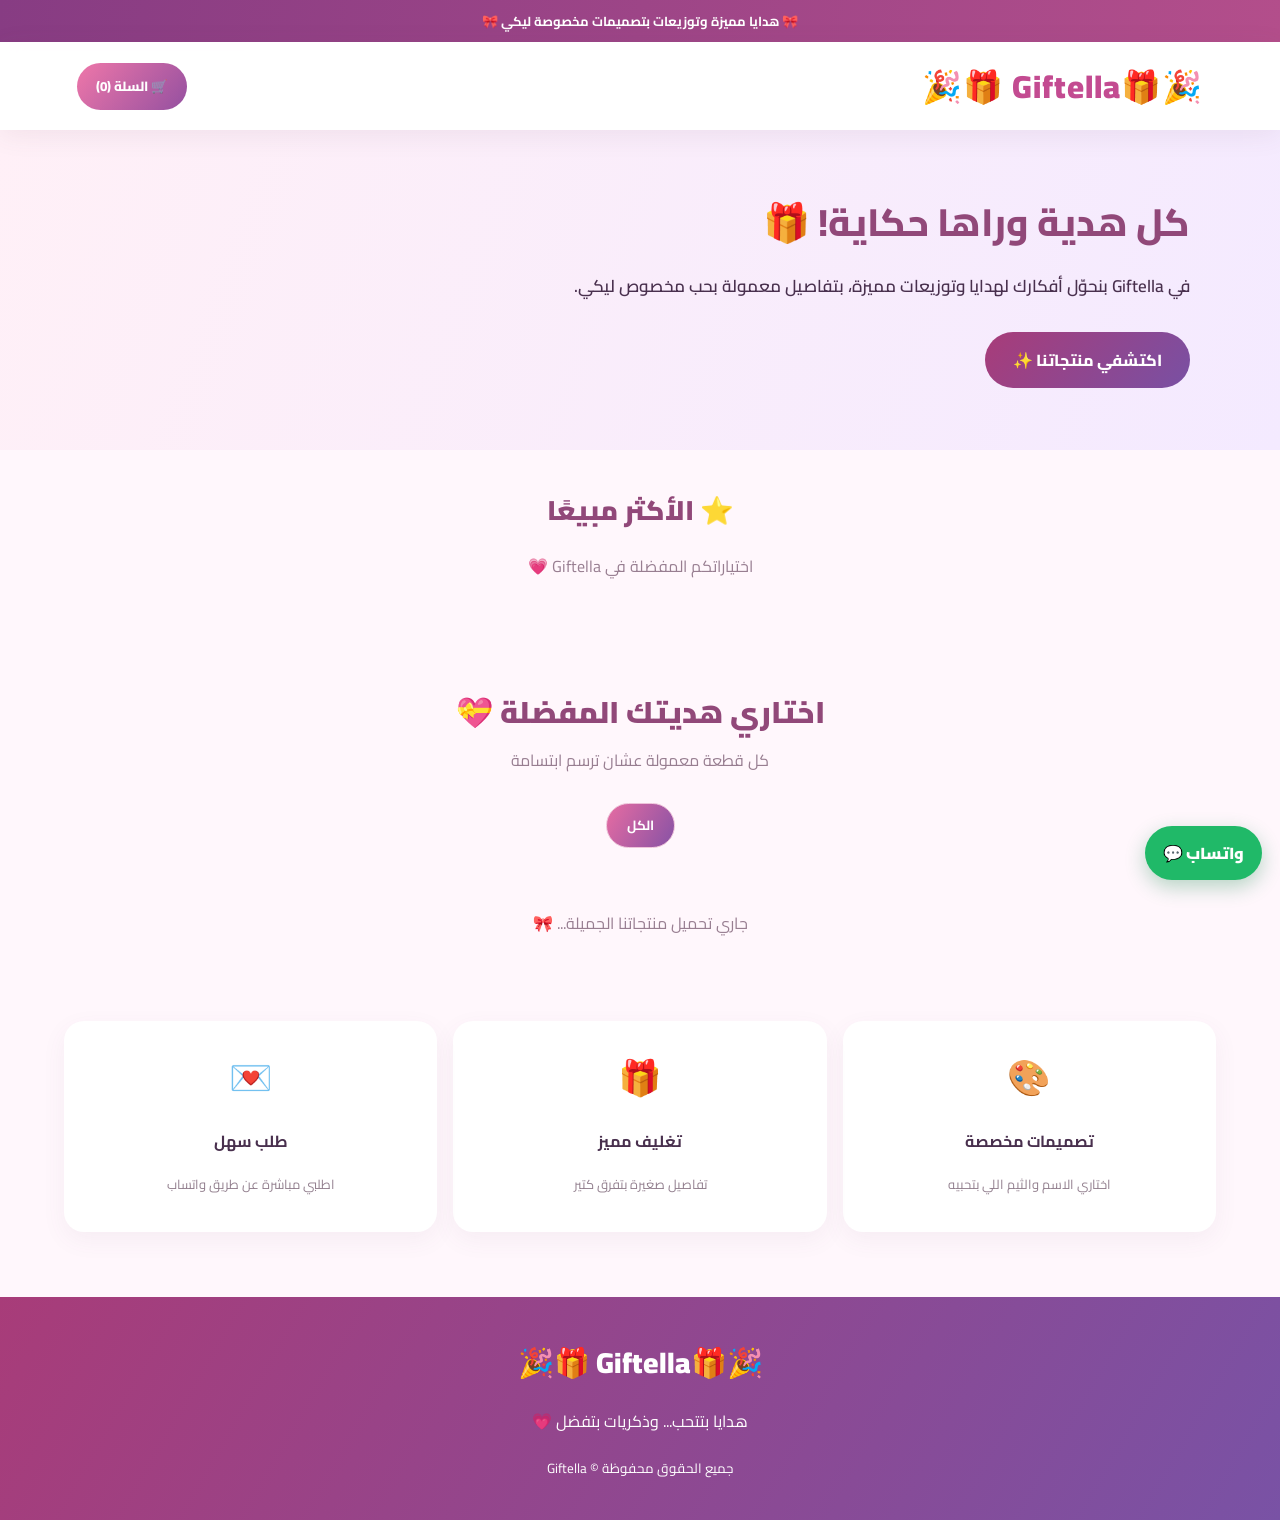
==== index.html @ 1c5227ef "Improve cart panel layout and product loading error handling Refactor cart panel and product loading" ====
<!DOCTYPE html>
<html lang="ar" dir="rtl">
<head>
<meta charset="UTF-8">
<meta name="viewport" content="width=device-width, initial-scale=1.0">
<title>Giftella | هدايا بتفرّح القلب</title>
<link href="https://fonts.googleapis.com/css2?family=Cairo:wght@400;500;600;700;800;900&display=swap" rel="stylesheet">

<style>
:root {
  --pink:#f06da9;
  --darkpink:#c13f87;
  --purple:#8050a8;
  --cream:#fff7fc;
  --text:#49304e;
}
* {box-sizing:border-box}
html {scroll-behavior:smooth}
body {margin:0;font-family:'Cairo',sans-serif;background:var(--cream);color:var(--text)}
button {font-family:inherit;cursor:pointer}

.topbar {background:linear-gradient(100deg,#873c83,#b34e8b);color:white;text-align:center;padding:9px;font-size:13px;font-weight:700}
header {position:sticky;top:0;z-index:10;display:flex;align-items:center;justify-content:space-between;padding:14px 6%;background:#ffffffed;box-shadow:0 5px 25px #68435b15;backdrop-filter:blur(12px)}
.logo {font-size:clamp(25px,4vw,32px);font-weight:900;letter-spacing:1px;color:#c34b91}
.cart-btn {border:0;border-radius:30px;padding:11px 19px;color:white;font-weight:800;background:linear-gradient(130deg,#ef77a9,#9450a0)}

.hero {padding:45px 7%;min-height:320px;display:flex;align-items:center;background:linear-gradient(110deg,#fff0f7,#f4eaff)}
.hero-content {position:relative;z-index:1;max-width:620px}
.hero h1 {font-size:clamp(25px,4vw,38px);line-height:1.6;margin:0 0 12px;color:#914879;font-weight:800}
.hero p {font-size:17px;line-height:2;font-weight:600}
.hero-link {display:inline-block;margin-top:12px;text-decoration:none;color:white;padding:13px 28px;border-radius:30px;background:linear-gradient(130deg,#a83c79,#7950a3);font-weight:800}

.section {width:90%;max-width:1250px;margin:55px auto}
.section-title {text-align:center;font-size:30px;font-weight:900;color:#914879;margin-bottom:5px}
.section-subtitle {text-align:center;color:#987e91;margin:0 0 28px}
.categories {display:flex;gap:10px;justify-content:center;flex-wrap:wrap;margin:25px 0}
.category-btn {border:1px solid #edc2d9;background:white;color:#96527f;padding:9px 20px;border-radius:25px;font-weight:700}
.category-btn.active,.category-btn:hover {color:white;background:linear-gradient(120deg,#e76ca2,#8752a5)}

.products {display:grid;grid-template-columns:repeat(auto-fill,minmax(210px,1fr));gap:22px}
.product-card {background:white;border-radius:22px;overflow:hidden;border:1px solid #f7e8ef;box-shadow:0 9px 25px #754b7612;transition:.3s}
.product-card:hover {transform:translateY(-5px);box-shadow:0 18px 35px #754b7625}
.product-image {height:225px;background:linear-gradient(135deg,#fff0f6,#f1e9fb);display:flex;align-items:center;justify-content:center;overflow:hidden;position:relative}
.product-image img {width:100%;height:100%;object-fit:cover;cursor:zoom-in}
.product-info {padding:16px}
.product-info h3 {margin:0 0 7px;font-size:17px}
.product-description {color:#927f8e;font-size:13px;min-height:40px}
.price {color:#c13f87;font-weight:900;font-size:20px;margin:10px 0}
.old-price {color:#999;text-decoration:line-through;font-size:14px;font-weight:500;margin-left:8px}

.best-seller-badge {display:inline-block;background:linear-gradient(120deg,#f5c66a,#e99b45);color:white;padding:5px 11px;border-radius:20px;font-size:12px;font-weight:800;margin-bottom:8px}

/* شارة NEW */
.new-badge {
  position:absolute;
  top:10px;
  right:10px;
  z-index:3;
  background:linear-gradient(120deg,#f06da9,#c13f87);
  color:white;
  padding:6px 13px;
  border-radius:20px;
  font-size:13px;
  font-weight:900;
  box-shadow:0 3px 10px #0002;
  direction:ltr;
}

.add-btn {width:100%;border:0;border-radius:13px;padding:11px;color:white;font-weight:800;background:linear-gradient(120deg,#ed75a8,#8950a6)}
.empty {grid-column:1/-1;text-align:center;padding:35px;color:#987e91}

.features {display:grid;grid-template-columns:repeat(3,1fr);gap:16px;margin-top:48px}
.feature {background:white;border-radius:20px;padding:23px 12px;text-align:center;box-shadow:0 8px 25px #754b7610}
.feature span {font-size:35px}
.feature h3 {font-size:16px}
.feature p {font-size:13px;color:#927f8e}

footer {margin-top:65px;padding:38px 15px;text-align:center;color:white;background:linear-gradient(120deg,#a83c79,#7952a5)}
.footer-logo {font-size:29px;font-weight:900}

.overlay {display:none;position:fixed;inset:0;background:#28172b85;z-index:20}
.overlay.open {display:block}
.cart-panel {position:fixed;z-index:21;top:0;left:0;width:min(260px,75%);height:100%;background:white;padding:22px;transform:translateX(-110%);transition:.3s;overflow:auto}
.cart-panel.open {transform:translateX(0)}
.cart-header {display:flex;justify-content:space-between;align-items:center}
.close-btn {border:0;background:#f8eaf2;color:#9c427a;border-radius:50%;width:36px;height:36px;font-size:21px}
.cart-item {display:flex;justify-content:space-between;align-items:center;gap:10px;border-bottom:1px solid #f2e5ed;padding:15px 0}
.cart-item button {border:0;background:#f9e6ef;color:#9d3e75;border-radius:8px;padding:5px 10px;font-weight:800}
.cart-total {margin:22px 0;font-size:20px;font-weight:900;color:#a83c79}
.checkout {width:100%;padding:14px;border:0;border-radius:15px;background:#20a85a;color:white;font-weight:900;font-size:16px}
.whatsapp-float {position:fixed;bottom:20px;right:18px;z-index:9;background:#20b968;color:white;border-radius:50px;padding:12px 18px;text-decoration:none;font-weight:900;box-shadow:0 7px 20px #158a4b50}

.image-dots {position:absolute;bottom:9px;left:0;right:0;display:flex;justify-content:center;gap:6px}
.image-dots button {width:7px;height:7px;padding:0;border:0;border-radius:50%;background:white;box-shadow:0 1px 4px #555}

.image-lightbox {display:none;position:fixed;inset:0;z-index:1000;background:rgba(0,0,0,.92);align-items:center;justify-content:center;padding:20px}
.image-lightbox.open {display:flex}
.image-lightbox img {max-width:95%;max-height:85vh;object-fit:contain;border-radius:12px}
.lightbox-close {position:absolute;top:20px;right:20px;background:white;color:#9c427a;border:0;border-radius:50%;width:42px;height:42px;font-size:25px}

.bestsellers-section {width:90%;max-width:1250px;margin:35px auto 55px;text-align:center}
.bestsellers-section h2 {color:#914879;font-size:27px;font-weight:900;margin-bottom:5px}
.bestsellers-section p {color:#987e91;margin-bottom:22px}
.best-sellers-gallery {display:flex;gap:14px;overflow-x:auto;padding:8px 3px 18px;scroll-snap-type:x mandatory;scrollbar-width:thin}
.best-seller-item {flex:0 0 155px;scroll-snap-align:start;border-radius:18px;overflow:hidden;background:white;box-shadow:0 5px 18px #754b7618}
.best-seller-item img {width:100%;height:155px;object-fit:cover;display:block;cursor:zoom-in}
.best-seller-item h3 {font-size:13px;padding:8px;margin:0;color:#914879}

@media(min-width:700px) {
  .best-seller-item {flex-basis:190px}
  .best-seller-item img {height:190px}
}
@media(max-width:600px) {
  .hero {min-height:280px;padding:25px 7%}
  .hero p {font-size:14px;max-width:78%}
  .features {grid-template-columns:1fr}
  .products {grid-template-columns:repeat(2,minmax(0,1fr));gap:12px}
  .product-image {height:155px}
  .product-info {padding:11px}
  .product-info h3 {font-size:14px}
}
</style>
</head>

<body>
<div class="topbar">🎀 هدايا مميزة وتوزيعات بتصميمات مخصوصة ليكي 🎀</div>

<header>
  <div class="logo">🎉🎁Giftella 🎁🎉</div>
  <button class="cart-btn" onclick="openCart()">🛒 السلة (<span id="cartCount">0</span>)</button>
</header>

<section class="hero">
  <div class="hero-content">
    <h1>كل هدية وراها حكاية! 🎁</h1>
    <p>في Giftella بنحوّل أفكارك لهدايا وتوزيعات مميزة، بتفاصيل معمولة بحب مخصوص ليكي.</p>
    <a href="#products" class="hero-link">اكتشفي منتجاتنا ✨</a>
  </div>
</section>

<section class="bestsellers-section">
  <h2>⭐ الأكثر مبيعًا</h2>
  <p>اختياراتكم المفضلة في Giftella 💗</p>
  <div id="bestSellersGallery" class="best-sellers-gallery"></div>
</section>

<section class="section" id="products">
  <h2 class="section-title">اختاري هديتك المفضلة 💝</h2>
  <p class="section-subtitle">كل قطعة معمولة عشان ترسم ابتسامة</p>
  <div class="categories" id="categories">
    <button class="category-btn active" onclick="filterCategory('all',this)">الكل</button>
  </div>
  <div class="products" id="productsList">
    <div class="empty">جاري تحميل منتجاتنا الجميلة... 🎀</div>
  </div>

  <div class="features">
    <div class="feature"><span>🎨</span><h3>تصميمات مخصصة</h3><p>اختاري الاسم والثيم اللي بتحبيه</p></div>
    <div class="feature"><span>🎁</span><h3>تغليف مميز</h3><p>تفاصيل صغيرة بتفرق كتير</p></div>
    <div class="feature"><span>💌</span><h3>طلب سهل</h3><p>اطلبي مباشرة عن طريق واتساب</p></div>
  </div>
</section>

<footer>
  <div class="footer-logo">🎉🎁Giftella 🎁🎉</div>
  <p>هدايا بتتحب... وذكريات بتفضل 💗</p>
  <small>جميع الحقوق محفوظة © Giftella</small>
</footer>

<a class="whatsapp-float" id="whatsappLink" href="#" target="_blank" rel="noopener">واتساب 💬</a>

<div class="overlay" id="overlay" onclick="closeCart()"></div>

<aside class="cart-panel" id="cartPanel">
  <div class="cart-header">
    <h2>🛒 سلة مشترياتك</h2>
    <button class="close-btn" onclick="closeCart()">×</button>
  </div>
  <div id="cartItems"></div>
  <div class="cart-total" id="cartTotal">الإجمالي: 0 جنيه</div>
  <button class="checkout" onclick="checkout()">اطلبي عبر واتساب 💚</button>
</aside>

<div class="image-lightbox" id="imageLightbox" onclick="closeLightbox()">
  <button class="lightbox-close" onclick="closeLightbox()">×</button>
  <img id="lightboxImage" src="" alt="صورة المنتج" onclick="event.stopPropagation()">
</div>

<script src="https://cdn.jsdelivr.net/npm/@supabase/supabase-js@2/dist/umd/supabase.js"></script>
<script src="config.js"></script>

<script>
/* التحقق من إعدادات الاتصال */
const productsArea = document.getElementById("productsList");

if (!window.supabase) {
  productsArea.innerHTML = '<div class="empty">تعذر تحميل مكتبة الاتصال. حاولي تحديث الصفحة.</div>';
  throw new Error("Supabase library not loaded");
}

if (
  typeof SUPABASE_URL === "undefined" ||
  typeof SUPABASE_KEY === "undefined"
) {
  productsArea.innerHTML = '<div class="empty">إعدادات الاتصال غير مكتملة. راجعي config.js</div>';
  throw new Error("Supabase configuration is missing");
}

const db = window.supabase.createClient(SUPABASE_URL, SUPABASE_KEY);

let allProducts = [];
let cart = [];
let currentCategory = "all";

const number = typeof WHATSAPP_NUMBER !== "undefined"
  ? String(WHATSAPP_NUMBER || "").replace(/\D/g,"")
  : "";

document.getElementById("whatsappLink").href =
  number ? "https://wa.me/" + number : "#";

/* التحقق من قيمة NEW */
function isNewProduct(product) {
  return product.is_new === true || product.is_new === "true";
}

/* تكبير الصور */
function openLightbox(src) {
  document.getElementById("lightboxImage").src = src;
  document.getElementById("imageLightbox").classList.add("open");
  document.body.style.overflow = "hidden";
}

function closeLightbox() {
  document.getElementById("imageLightbox").classList.remove("open");
  document.getElementById("lightboxImage").src = "";
  document.body.style.overflow = "";
}

document.addEventListener("keydown",function(event) {
  if (event.key === "Escape") closeLightbox();
});

/* إضافة شارة NEW */
function addNewBadge(image) {
  const badge = document.createElement("span");
  badge.className = "new-badge";
  badge.textContent = "NEW 💗";
  image.appendChild(badge);
}

/* تحميل المنتجات */
async function loadProducts() {
  productsArea.innerHTML = '<div class="empty">جاري تحميل منتجاتنا الجميلة... 🎀</div>';

  try {
    const {data,error} = await db.from("products")
      .select("*")
      .eq("is_active",true)
      .order("created_at",{ascending:false});

    if (error) {
      console.error("Supabase products error:",error);
      productsArea.innerHTML = '<div class="empty">حصلت مشكلة في تحميل المنتجات. حاولي مرة تانية.</div>';
      return;
    }

    allProducts = data || [];
    buildCategories();
    renderProducts();
    renderBestSellers();

  } catch (error) {
    console.error(error);
    productsArea.innerHTML = '<div class="empty">تعذر الاتصال بالمتجر. حاولي مرة تانية.</div>';
  }
}

/* معرض الأكثر مبيعًا */
function renderBestSellers() {
  const gallery = document.getElementById("bestSellersGallery");
  gallery.innerHTML = "";

  const bestSellers = allProducts
    .filter(p => p.is_best_seller === true)
    .slice(0,5);

  if (!bestSellers.length) {
    gallery.innerHTML = '<div class="empty">قريبًا اختياراتكم المفضلة 💗</div>';
    return;
  }

  bestSellers.forEach(product => {
    const images = Array.isArray(product.images) && product.images.length
      ? product.images
      : (product.image_url ? [product.image_url] : []);

    if (!images.length) return;

    const item = document.createElement("div");
    item.className = "best-seller-item";

    const img = document.createElement("img");
    img.src = images[0];
    img.alt = product.name || "منتج من Giftella";
    img.loading = "lazy";
    img.onclick = () => openLightbox(img.src);

    const name = document.createElement("h3");
    name.textContent = product.name || "";

    item.append(img,name);
    gallery.appendChild(item);
  });

  if (!gallery.children.length) {
    gallery.innerHTML = '<div class="empty">المنتجات المميزة لا تحتوي على صور حاليًا 💗</div>';
  }
}

/* الأقسام */
function buildCategories() {
  const area = document.getElementById("categories");

  area.innerHTML =
    '<button class="category-btn active" onclick="filterCategory(\'all\',this)">الكل</button>';

  const categories = [...new Set(
    allProducts.map(p => p.category).filter(Boolean)
  )];

  categories.forEach(category => {
    const btn = document.createElement("button");
    btn.className = "category-btn";
    btn.textContent = category;
    btn.onclick = () => filterCategory(category,btn);
    area.appendChild(btn);
  });
}

function filterCategory(category,button) {
  currentCategory = category;

  document.querySelectorAll(".category-btn").forEach(b => {
    b.classList.remove("active");
  });

  button.classList.add("active");
  renderProducts();
}

/* عرض المنتجات */
function renderProducts() {
  const area = document.getElementById("productsList");
  area.innerHTML = "";

  const products = currentCategory === "all"
    ? allProducts
    : allProducts.filter(p => p.category === currentCategory);

  if (!products.length) {
    area.innerHTML = '<div class="empty">لسه مفيش منتجات في القسم ده 💗</div>';
    return;
  }

  products.forEach(product => {
    const card = document.createElement("article");
    card.className = "product-card";

    const image = document.createElement("div");
    image.className = "product-image";

    const productImages = Array.isArray(product.images) && product.images.length
      ? product.images
      : (product.image_url ? [product.image_url] : []);

    if (productImages.length) {
      let currentImage = 0;

      const img = document.createElement("img");
      img.src = productImages[0];
      img.alt = product.name || "صورة المنتج";
      img.loading = "lazy";
      img.onclick = () => openLightbox(img.src);
      image.appendChild(img);

      if (productImages.length > 1) {
        const dots = document.createElement("div");
        dots.className = "image-dots";

        function showImage(index) {
          currentImage = (index + productImages.length) % productImages.length;
          img.src = productImages[currentImage];

          dots.querySelectorAll("button").forEach((dot,i) => {
            dot.style.background = i === currentImage ? "#c13f87" : "#ffffff";
            dot.style.opacity = i === currentImage ? "1" : ".8";
          });
        }

        productImages.forEach((_,i) => {
          const dot = document.createElement("button");
          dot.setAttribute("aria-label","عرض الصورة " + (i + 1));

          dot.onclick = event => {
            event.stopPropagation();
            showImage(i);
          };

          dots.appendChild(dot);
        });

        image.appendChild(dots);
        showImage(0);

        let startX = 0;

        image.addEventListener("touchstart",e => {
          startX = e.touches[0].clientX;
        },{passive:true});

        image.addEventListener("touchend",e => {
          const difference = e.changedTouches[0].clientX - startX;

          if (Math.abs(difference) > 35) {
            showImage(currentImage + (difference < 0 ? 1 : -1));
          }
        },{passive:true});
      }

    } else {
      image.textContent = "🎁";
      image.style.fontSize = "65px";
    }

    /* شارة NEW تظهر سواء كان للمنتج صورة أو لا */
    if (isNewProduct(product)) {
      addNewBadge(image);
    }

    const info = document.createElement("div");
    info.className = "product-info";

    if (product.is_best_seller === true) {
      const badge = document.createElement("span");
      badge.className = "best-seller-badge";
      badge.textContent = "⭐ الأكثر مبيعًا";
      info.appendChild(badge);
    }

    const title = document.createElement("h3");
    title.textContent = product.name || "";

    const description = document.createElement("p");
    description.className = "product-description";
    description.textContent = product.description || "";

    const price = document.createElement("div");
    price.className = "price";

    if (
      product.original_price &&
      Number(product.original_price) > Number(product.price)
    ) {
      const oldPrice = document.createElement("span");
      oldPrice.className = "old-price";
      oldPrice.textContent =
        Number(product.original_price).toLocaleString("en-US") + " جنيه";
      price.appendChild(oldPrice);
    }

    const currentPrice = document.createElement("span");
    currentPrice.textContent =
      Number(product.price).toLocaleString("en-US") + " جنيه";
    price.appendChild(currentPrice);

    const button = document.createElement("button");
    button.className = "add-btn";
    button.textContent = "أضيفي للسلة 🛒";
    button.onclick = () => addToCart(product.id);

    info.append(title,description,price,button);
    card.append(image,info);
    area.appendChild(card);
  });
}

/* السلة */
function addToCart(id) {
  const product = allProducts.find(p => p.id === id);
  if (!product) return;

  const existing = cart.find(p => p.id === id);

  if (existing) {
    existing.quantity++;
  } else {
    cart.push({...product,quantity:1});
  }

  updateCart();
  openCart();
}

function updateCart() {
  document.getElementById("cartCount").textContent =
    cart.reduce((sum,p) => sum + p.quantity,0);

  const area = document.getElementById("cartItems");
  area.innerHTML = "";

  if (!cart.length) {
    area.textContent = "السلة لسه فاضية 💗";
  }

  cart.forEach(product => {
    const item = document.createElement("div");
    item.className = "cart-item";

    const details = document.createElement("div");
    details.textContent =
      product.name + " — " + product.price + " جنيه";

    const controls = document.createElement("div");

    const minus = document.createElement("button");
    minus.textContent = "−";
    minus.onclick = () => changeQuantity(product.id,-1);

    const quantity = document.createElement("span");
    quantity.textContent = " " + product.quantity + " ";

    const plus = document.createElement("button");
    plus.textContent = "+";
    plus.onclick = () => changeQuantity(product.id,1);

    controls.append(minus,quantity,plus);
    item.append(details,controls);
    area.appendChild(item);
  });

  const total = cart.reduce(
    (sum,p) => sum + Number(p.price) * p.quantity,0
  );

  document.getElementById("cartTotal").textContent =
    "الإجمالي: " + total.toLocaleString("en-US") + " جنيه";
}

function changeQuantity(id,amount) {
  const product = cart.find(p => p.id === id);
  if (!product) return;

  product.quantity += amount;

  if (product.quantity <= 0) {
    cart = cart.filter(p => p.id !== id);
  }

  updateCart();
}

fu
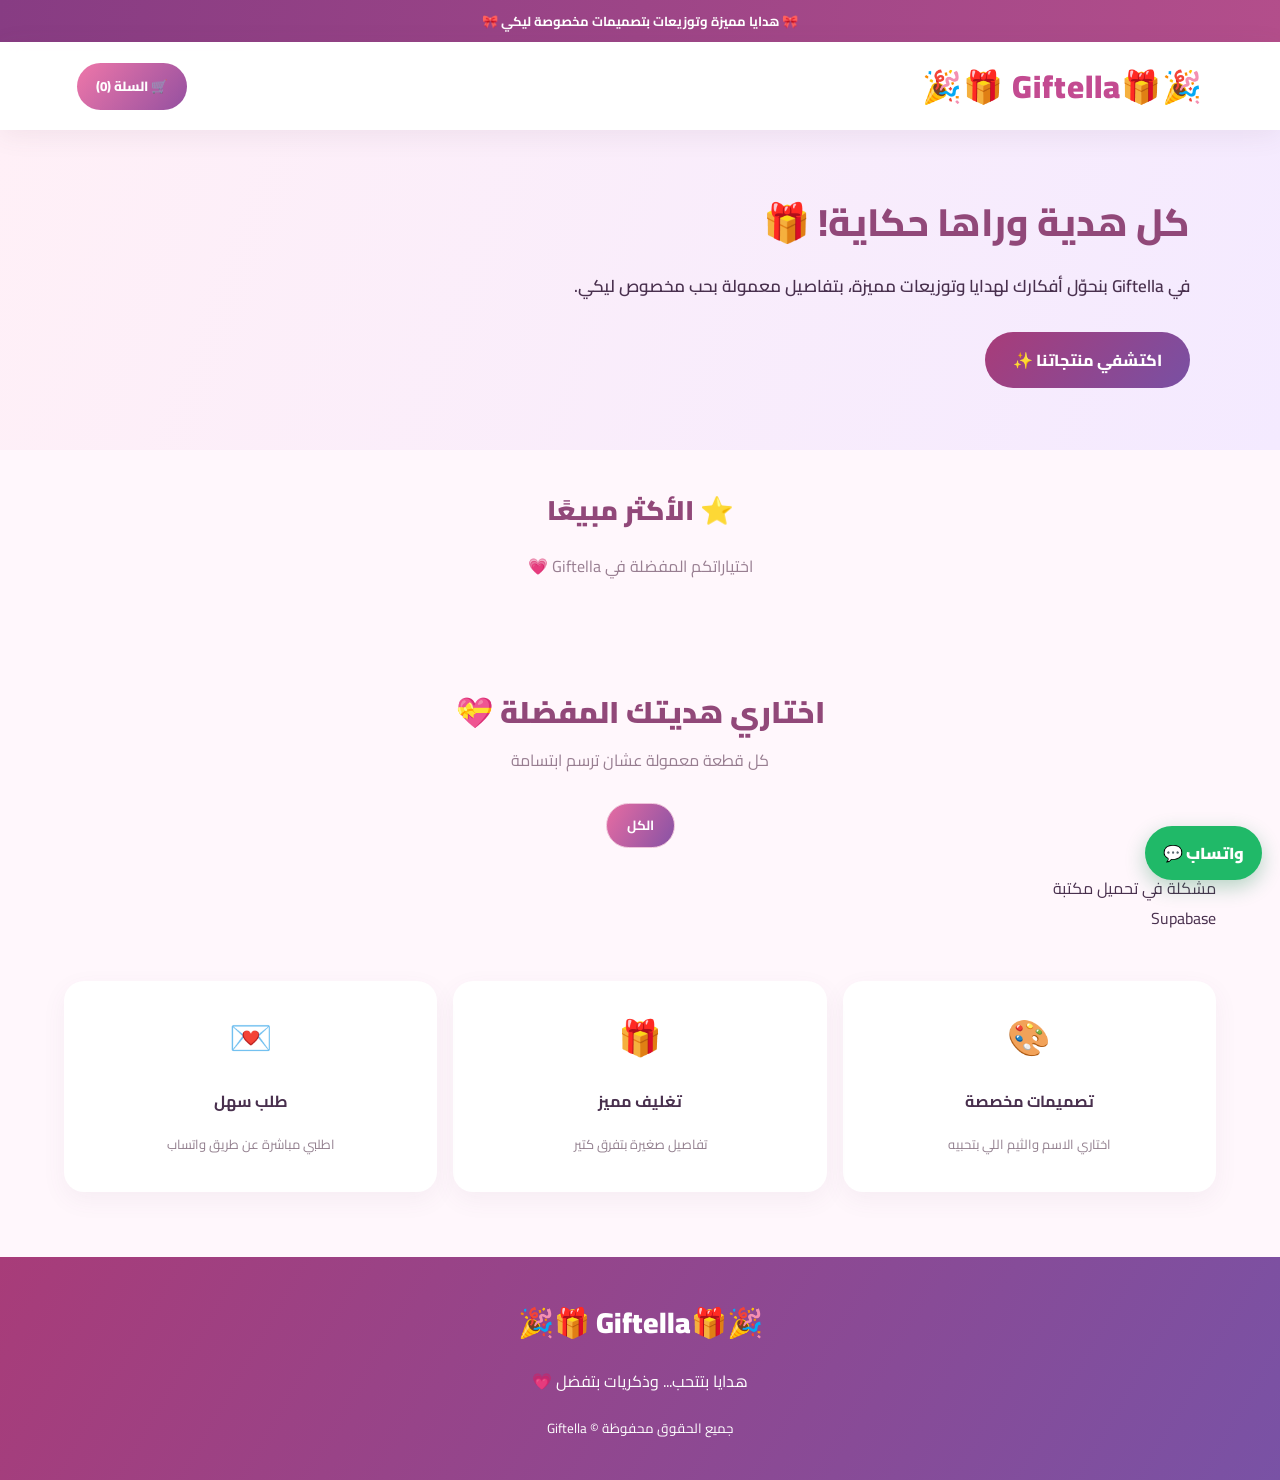
==== commit efdf5a23: "Refactor cart panel and product loading logic Updated cart panel styles and improved product loading" ====
--- a/index.html
+++ b/index.html
@@ -1,4 +1,3 @@
-
 <!DOCTYPE html>
 <html lang="ar" dir="rtl">
 <head>
@@ -6,7 +5,6 @@
 <meta name="viewport" content="width=device-width, initial-scale=1.0">
 <title>Giftella | هدايا بتفرّح القلب</title>
 <link href="https://fonts.googleapis.com/css2?family=Cairo:wght@400;500;600;700;800;900&display=swap" rel="stylesheet">
-
 <style>
 :root {
   --pink:#f06da9;
@@ -19,25 +17,21 @@
 html {scroll-behavior:smooth}
 body {margin:0;font-family:'Cairo',sans-serif;background:var(--cream);color:var(--text)}
 button {font-family:inherit;cursor:pointer}
-
 .topbar {background:linear-gradient(100deg,#873c83,#b34e8b);color:white;text-align:center;padding:9px;font-size:13px;font-weight:700}
 header {position:sticky;top:0;z-index:10;display:flex;align-items:center;justify-content:space-between;padding:14px 6%;background:#ffffffed;box-shadow:0 5px 25px #68435b15;backdrop-filter:blur(12px)}
 .logo {font-size:clamp(25px,4vw,32px);font-weight:900;letter-spacing:1px;color:#c34b91}
 .cart-btn {border:0;border-radius:30px;padding:11px 19px;color:white;font-weight:800;background:linear-gradient(130deg,#ef77a9,#9450a0)}
-
 .hero {padding:45px 7%;min-height:320px;display:flex;align-items:center;background:linear-gradient(110deg,#fff0f7,#f4eaff)}
 .hero-content {position:relative;z-index:1;max-width:620px}
 .hero h1 {font-size:clamp(25px,4vw,38px);line-height:1.6;margin:0 0 12px;color:#914879;font-weight:800}
 .hero p {font-size:17px;line-height:2;font-weight:600}
 .hero-link {display:inline-block;margin-top:12px;text-decoration:none;color:white;padding:13px 28px;border-radius:30px;background:linear-gradient(130deg,#a83c79,#7950a3);font-weight:800}
-
 .section {width:90%;max-width:1250px;margin:55px auto}
 .section-title {text-align:center;font-size:30px;font-weight:900;color:#914879;margin-bottom:5px}
 .section-subtitle {text-align:center;color:#987e91;margin:0 0 28px}
 .categories {display:flex;gap:10px;justify-content:center;flex-wrap:wrap;margin:25px 0}
 .category-btn {border:1px solid #edc2d9;background:white;color:#96527f;padding:9px 20px;border-radius:25px;font-weight:700}
 .category-btn.active,.category-btn:hover {color:white;background:linear-gradient(120deg,#e76ca2,#8752a5)}
-
 .products {display:grid;grid-template-columns:repeat(auto-fill,minmax(210px,1fr));gap:22px}
 .product-card {background:white;border-radius:22px;overflow:hidden;border:1px solid #f7e8ef;box-shadow:0 9px 25px #754b7612;transition:.3s}
 .product-card:hover {transform:translateY(-5px);box-shadow:0 18px 35px #754b7625}
@@ -48,40 +42,19 @@
 .product-description {color:#927f8e;font-size:13px;min-height:40px}
 .price {color:#c13f87;font-weight:900;font-size:20px;margin:10px 0}
 .old-price {color:#999;text-decoration:line-through;font-size:14px;font-weight:500;margin-left:8px}
-
 .best-seller-badge {display:inline-block;background:linear-gradient(120deg,#f5c66a,#e99b45);color:white;padding:5px 11px;border-radius:20px;font-size:12px;font-weight:800;margin-bottom:8px}
-
-/* شارة NEW */
-.new-badge {
-  position:absolute;
-  top:10px;
-  right:10px;
-  z-index:3;
-  background:linear-gradient(120deg,#f06da9,#c13f87);
-  color:white;
-  padding:6px 13px;
-  border-radius:20px;
-  font-size:13px;
-  font-weight:900;
-  box-shadow:0 3px 10px #0002;
-  direction:ltr;
-}
-
 .add-btn {width:100%;border:0;border-radius:13px;padding:11px;color:white;font-weight:800;background:linear-gradient(120deg,#ed75a8,#8950a6)}
 .empty {grid-column:1/-1;text-align:center;padding:35px;color:#987e91}
-
 .features {display:grid;grid-template-columns:repeat(3,1fr);gap:16px;margin-top:48px}
 .feature {background:white;border-radius:20px;padding:23px 12px;text-align:center;box-shadow:0 8px 25px #754b7610}
 .feature span {font-size:35px}
 .feature h3 {font-size:16px}
 .feature p {font-size:13px;color:#927f8e}
-
 footer {margin-top:65px;padding:38px 15px;text-align:center;color:white;background:linear-gradient(120deg,#a83c79,#7952a5)}
 .footer-logo {font-size:29px;font-weight:900}
-
 .overlay {display:none;position:fixed;inset:0;background:#28172b85;z-index:20}
 .overlay.open {display:block}
-.cart-panel {position:fixed;z-index:21;top:0;left:0;width:min(260px,75%);height:100%;background:white;padding:22px;transform:translateX(-110%);transition:.3s;overflow:auto}
+.cart-panel {position:fixed;z-index:21;top:0;left:0;width:260px !important;max-width:75vw;height:100%;background:white;padding:22px;transform:translateX(-110%);transition:.3s;overflow:auto;box-sizing:border-box}
 .cart-panel.open {transform:translateX(0)}
 .cart-header {display:flex;justify-content:space-between;align-items:center}
 .close-btn {border:0;background:#f8eaf2;color:#9c427a;border-radius:50%;width:36px;height:36px;font-size:21px}
@@ -90,15 +63,12 @@
 .cart-total {margin:22px 0;font-size:20px;font-weight:900;color:#a83c79}
 .checkout {width:100%;padding:14px;border:0;border-radius:15px;background:#20a85a;color:white;font-weight:900;font-size:16px}
 .whatsapp-float {position:fixed;bottom:20px;right:18px;z-index:9;background:#20b968;color:white;border-radius:50px;padding:12px 18px;text-decoration:none;font-weight:900;box-shadow:0 7px 20px #158a4b50}
-
 .image-dots {position:absolute;bottom:9px;left:0;right:0;display:flex;justify-content:center;gap:6px}
 .image-dots button {width:7px;height:7px;padding:0;border:0;border-radius:50%;background:white;box-shadow:0 1px 4px #555}
-
 .image-lightbox {display:none;position:fixed;inset:0;z-index:1000;background:rgba(0,0,0,.92);align-items:center;justify-content:center;padding:20px}
 .image-lightbox.open {display:flex}
 .image-lightbox img {max-width:95%;max-height:85vh;object-fit:contain;border-radius:12px}
 .lightbox-close {position:absolute;top:20px;right:20px;background:white;color:#9c427a;border:0;border-radius:50%;width:42px;height:42px;font-size:25px}
-
 .bestsellers-section {width:90%;max-width:1250px;margin:35px auto 55px;text-align:center}
 .bestsellers-section h2 {color:#914879;font-size:27px;font-weight:900;margin-bottom:5px}
 .bestsellers-section p {color:#987e91;margin-bottom:22px}
@@ -106,11 +76,7 @@
 .best-seller-item {flex:0 0 155px;scroll-snap-align:start;border-radius:18px;overflow:hidden;background:white;box-shadow:0 5px 18px #754b7618}
 .best-seller-item img {width:100%;height:155px;object-fit:cover;display:block;cursor:zoom-in}
 .best-seller-item h3 {font-size:13px;padding:8px;margin:0;color:#914879}
-
-@media(min-width:700px) {
-  .best-seller-item {flex-basis:190px}
-  .best-seller-item img {height:190px}
-}
+@media(min-width:700px) {.best-seller-item {flex-basis:190px}.best-seller-item img {height:190px}}
 @media(max-width:600px) {
   .hero {min-height:280px;padding:25px 7%}
   .hero p {font-size:14px;max-width:78%}
@@ -122,15 +88,12 @@
 }
 </style>
 </head>
-
 <body>
 <div class="topbar">🎀 هدايا مميزة وتوزيعات بتصميمات مخصوصة ليكي 🎀</div>
-
 <header>
   <div class="logo">🎉🎁Giftella 🎁🎉</div>
   <button class="cart-btn" onclick="openCart()">🛒 السلة (<span id="cartCount">0</span>)</button>
 </header>
-
 <section class="hero">
   <div class="hero-content">
     <h1>كل هدية وراها حكاية! 🎁</h1>
@@ -138,92 +101,54 @@
     <a href="#products" class="hero-link">اكتشفي منتجاتنا ✨</a>
   </div>
 </section>
-
 <section class="bestsellers-section">
   <h2>⭐ الأكثر مبيعًا</h2>
   <p>اختياراتكم المفضلة في Giftella 💗</p>
   <div id="bestSellersGallery" class="best-sellers-gallery"></div>
 </section>
-
 <section class="section" id="products">
   <h2 class="section-title">اختاري هديتك المفضلة 💝</h2>
   <p class="section-subtitle">كل قطعة معمولة عشان ترسم ابتسامة</p>
   <div class="categories" id="categories">
     <button class="category-btn active" onclick="filterCategory('all',this)">الكل</button>
   </div>
-  <div class="products" id="productsList">
-    <div class="empty">جاري تحميل منتجاتنا الجميلة... 🎀</div>
-  </div>
-
+  <div class="products" id="productsList"><div class="empty">جاري تحميل منتجاتنا الجميلة... 🎀</div></div>
   <div class="features">
     <div class="feature"><span>🎨</span><h3>تصميمات مخصصة</h3><p>اختاري الاسم والثيم اللي بتحبيه</p></div>
     <div class="feature"><span>🎁</span><h3>تغليف مميز</h3><p>تفاصيل صغيرة بتفرق كتير</p></div>
     <div class="feature"><span>💌</span><h3>طلب سهل</h3><p>اطلبي مباشرة عن طريق واتساب</p></div>
   </div>
 </section>
-
 <footer>
   <div class="footer-logo">🎉🎁Giftella 🎁🎉</div>
   <p>هدايا بتتحب... وذكريات بتفضل 💗</p>
   <small>جميع الحقوق محفوظة © Giftella</small>
 </footer>
-
 <a class="whatsapp-float" id="whatsappLink" href="#" target="_blank" rel="noopener">واتساب 💬</a>
-
 <div class="overlay" id="overlay" onclick="closeCart()"></div>
-
 <aside class="cart-panel" id="cartPanel">
-  <div class="cart-header">
-    <h2>🛒 سلة مشترياتك</h2>
-    <button class="close-btn" onclick="closeCart()">×</button>
-  </div>
+  <div class="cart-header"><h2>🛒 سلة مشترياتك</h2><button class="close-btn" onclick="closeCart()">×</button></div>
   <div id="cartItems"></div>
   <div class="cart-total" id="cartTotal">الإجمالي: 0 جنيه</div>
   <button class="checkout" onclick="checkout()">اطلبي عبر واتساب 💚</button>
 </aside>
-
 <div class="image-lightbox" id="imageLightbox" onclick="closeLightbox()">
   <button class="lightbox-close" onclick="closeLightbox()">×</button>
   <img id="lightboxImage" src="" alt="صورة المنتج" onclick="event.stopPropagation()">
 </div>
-
 <script src="https://cdn.jsdelivr.net/npm/@supabase/supabase-js@2/dist/umd/supabase.js"></script>
 <script src="config.js"></script>
-
 <script>
-/* التحقق من إعدادات الاتصال */
-const productsArea = document.getElementById("productsList");
-
 if (!window.supabase) {
-  productsArea.innerHTML = '<div class="empty">تعذر تحميل مكتبة الاتصال. حاولي تحديث الصفحة.</div>';
+  document.getElementById("productsList").textContent = "مشكلة في تحميل مكتبة Supabase";
   throw new Error("Supabase library not loaded");
 }
-
-if (
-  typeof SUPABASE_URL === "undefined" ||
-  typeof SUPABASE_KEY === "undefined"
-) {
-  productsArea.innerHTML = '<div class="empty">إعدادات الاتصال غير مكتملة. راجعي config.js</div>';
-  throw new Error("Supabase configuration is missing");
-}
-
 const db = window.supabase.createClient(SUPABASE_URL, SUPABASE_KEY);
-
 let allProducts = [];
 let cart = [];
 let currentCategory = "all";
-
-const number = typeof WHATSAPP_NUMBER !== "undefined"
-  ? String(WHATSAPP_NUMBER || "").replace(/\D/g,"")
-  : "";
-
-document.getElementById("whatsappLink").href =
-  number ? "https://wa.me/" + number : "#";
-
-/* التحقق من قيمة NEW */
-function isNewProduct(product) {
-  return product.is_new === true || product.is_new === "true";
-}
+const number = String(WHATSAPP_NUMBER || "").replace(/\D/g,"");
+document.getElementById("whatsappLink").href = number ? "https://wa.me/" + number : "#";
 
 /* تكبير الصور */
 function openLightbox(src) {
@@ -231,50 +156,33 @@
   document.getElementById("imageLightbox").classList.add("open");
   document.body.style.overflow = "hidden";
 }
-
 function closeLightbox() {
   document.getElementById("imageLightbox").classList.remove("open");
   document.getElementById("lightboxImage").src = "";
   document.body.style.overflow = "";
 }
-
-document.addEventListener("keydown",function(event) {
+document.addEventListener("keydown", function(event) {
   if (event.key === "Escape") closeLightbox();
 });
 
-/* إضافة شارة NEW */
-function addNewBadge(image) {
-  const badge = document.createElement("span");
-  badge.className = "new-badge";
-  badge.textContent = "NEW 💗";
-  image.appendChild(badge);
-}
-
 /* تحميل المنتجات */
 async function loadProducts() {
-  productsArea.innerHTML = '<div class="empty">جاري تحميل منتجاتنا الجميلة... 🎀</div>';
-
-  try {
-    const {data,error} = await db.from("products")
-      .select("*")
-      .eq("is_active",true)
-      .order("created_at",{ascending:false});
-
-    if (error) {
-      console.error("Supabase products error:",error);
-      productsArea.innerHTML = '<div class="empty">حصلت مشكلة في تحميل المنتجات. حاولي مرة تانية.</div>';
-      return;
-    }
-
-    allProducts = data || [];
-    buildCategories();
-    renderProducts();
-    renderBestSellers();
-
-  } catch (error) {
-    console.error(error);
-    productsArea.innerHTML = '<div class="empty">تعذر الاتصال بالمتجر. حاولي مرة تانية.</div>';
-  }
+  const area = document.getElementById("productsList");
+  const {data,error} = await db.from("products")
+    .select("*")
+    .eq("is_active",true)
+    .order("created_at",{ascending:false});
+
+  if (error) {
+    area.innerHTML = '<div class="empty">حصلت مشكلة في تحميل المنتجات. حاولي مرة تانية.</div>';
+    console.error("Supabase products error:", error);
+    return;
+  }
+
+  allProducts = data || [];
+  buildCategories();
+  renderProducts();
+  renderBestSellers();
 }
 
 /* معرض الأكثر مبيعًا */
@@ -282,9 +190,7 @@
   const gallery = document.getElementById("bestSellersGallery");
   gallery.innerHTML = "";
 
-  const bestSellers = allProducts
-    .filter(p => p.is_best_seller === true)
-    .slice(0,5);
+  const bestSellers = allProducts.filter(p => p.is_best_seller === true).slice(0,5);
 
   if (!bestSellers.length) {
     gallery.innerHTML = '<div class="empty">قريبًا اختياراتكم المفضلة 💗</div>';
@@ -322,14 +228,9 @@
 /* الأقسام */
 function buildCategories() {
   const area = document.getElementById("categories");
-
-  area.innerHTML =
-    '<button class="category-btn active" onclick="filterCategory(\'all\',this)">الكل</button>';
-
-  const categories = [...new Set(
-    allProducts.map(p => p.category).filter(Boolean)
-  )];
-
+  area.innerHTML = '<button class="category-btn active" onclick="filterCategory(\'all\',this)">الكل</button>';
+
+  const categories = [...new Set(allProducts.map(p => p.category).filter(Boolean))];
   categories.forEach(category => {
     const btn = document.createElement("button");
     btn.className = "category-btn";
@@ -341,11 +242,7 @@
 
 function filterCategory(category,button) {
   currentCategory = category;
-
-  document.querySelectorAll(".category-btn").forEach(b => {
-    b.classList.remove("active");
-  });
-
+  document.querySelectorAll(".category-btn").forEach(b => b.classList.remove("active"));
   button.classList.add("active");
   renderProducts();
 }
@@ -377,7 +274,6 @@
 
     if (productImages.length) {
       let currentImage = 0;
-
       const img = document.createElement("img");
       img.src = productImages[0];
       img.alt = product.name || "صورة المنتج";
@@ -392,7 +288,6 @@
         function showImage(index) {
           currentImage = (index + productImages.length) % productImages.length;
           img.src = productImages[currentImage];
-
           dots.querySelectorAll("button").forEach((dot,i) => {
             dot.style.background = i === currentImage ? "#c13f87" : "#ffffff";
             dot.style.opacity = i === currentImage ? "1" : ".8";
@@ -402,12 +297,10 @@
         productImages.forEach((_,i) => {
           const dot = document.createElement("button");
           dot.setAttribute("aria-label","عرض الصورة " + (i + 1));
-
           dot.onclick = event => {
             event.stopPropagation();
             showImage(i);
           };
-
           dots.appendChild(dot);
         });
 
@@ -415,34 +308,23 @@
         showImage(0);
 
         let startX = 0;
-
         image.addEventListener("touchstart",e => {
           startX = e.touches[0].clientX;
         },{passive:true});
-
         image.addEventListener("touchend",e => {
           const difference = e.changedTouches[0].clientX - startX;
-
-          if (Math.abs(difference) > 35) {
-            showImage(currentImage + (difference < 0 ? 1 : -1));
-          }
+          if (Math.abs(difference) > 35) showImage(currentImage + (difference < 0 ? 1 : -1));
         },{passive:true});
       }
-
     } else {
       image.textContent = "🎁";
       image.style.fontSize = "65px";
     }
 
-    /* شارة NEW تظهر سواء كان للمنتج صورة أو لا */
-    if (isNewProduct(product)) {
-      addNewBadge(image);
-    }
-
     const info = document.createElement("div");
     info.className = "product-info";
 
-    if (product.is_best_seller === true) {
+    if (product.is_best_seller) {
       const badge = document.createElement("span");
       badge.className = "best-seller-badge";
       badge.textContent = "⭐ الأكثر مبيعًا";
@@ -459,20 +341,15 @@
     const price = document.createElement("div");
     price.className = "price";
 
-    if (
-      product.original_price &&
-      Number(product.original_price) > Number(product.price)
-    ) {
+    if (product.original_price && Number(product.original_price) > Number(product.price)) {
       const oldPrice = document.createElement("span");
       oldPrice.className = "old-price";
-      oldPrice.textContent =
-        Number(product.original_price).toLocaleString("en-US") + " جنيه";
+      oldPrice.textContent = Number(product.original_price).toLocaleString("en-US") + " جنيه";
       price.appendChild(oldPrice);
     }
 
     const currentPrice = document.createElement("span");
-    currentPrice.textContent =
-      Number(product.price).toLocaleString("en-US") + " جنيه";
+    currentPrice.textContent = Number(product.price).toLocaleString("en-US") + " جنيه";
     price.appendChild(currentPrice);
 
     const button = document.createElement("button");
@@ -490,75 +367,84 @@
 function addToCart(id) {
   const product = allProducts.find(p => p.id === id);
   if (!product) return;
-
   const existing = cart.find(p => p.id === id);
-
-  if (existing) {
-    existing.quantity++;
-  } else {
-    cart.push({...product,quantity:1});
-  }
-
+  if (existing) existing.quantity++;
+  else cart.push({...product,quantity:1});
   updateCart();
   openCart();
 }
 
 function updateCart() {
-  document.getElementById("cartCount").textContent =
-    cart.reduce((sum,p) => sum + p.quantity,0);
-
+  document.getElementById("cartCount").textContent = cart.reduce((sum,p) => sum + p.quantity,0);
   const area = document.getElementById("cartItems");
   area.innerHTML = "";
 
-  if (!cart.length) {
-    area.textContent = "السلة لسه فاضية 💗";
-  }
+  if (!cart.length) area.textContent = "السلة لسه فاضية 💗";
 
   cart.forEach(product => {
     const item = document.createElement("div");
     item.className = "cart-item";
-
     const details = document.createElement("div");
-    details.textContent =
-      product.name + " — " + product.price + " جنيه";
-
+    details.textContent = product.name + " — " + product.price + " جنيه";
     const controls = document.createElement("div");
-
     const minus = document.createElement("button");
     minus.textContent = "−";
     minus.onclick = () => changeQuantity(product.id,-1);
-
     const quantity = document.createElement("span");
     quantity.textContent = " " + product.quantity + " ";
-
     const plus = document.createElement("button");
     plus.textContent = "+";
     plus.onclick = () => changeQuantity(product.id,1);
-
     controls.append(minus,quantity,plus);
     item.append(details,controls);
     area.appendChild(item);
   });
 
-  const total = cart.reduce(
-    (sum,p) => sum + Number(p.price) * p.quantity,0
-  );
-
-  document.getElementById("cartTotal").textContent =
-    "الإجمالي: " + total.toLocaleString("en-US") + " جنيه";
+  const total = cart.reduce((sum,p) => sum + Number(p.price) * p.quantity,0);
+  document.getElementById("cartTotal").textContent = "الإجمالي: " + total.toLocaleString("en-US") + " جنيه";
 }
 
 function changeQuantity(id,amount) {
   const product = cart.find(p => p.id === id);
   if (!product) return;
-
   product.quantity += amount;
-
-  if (product.quantity <= 0) {
-    cart = cart.filter(p => p.id !== id);
-  }
-
+  if (product.quantity <= 0) cart = cart.filter(p => p.id !== id);
   updateCart();
 }
 
-fu
+function openCart() {
+  document.getElementById("cartPanel").classList.add("open");
+  document.getElementById("overlay").classList.add("open");
+}
+function closeCart() {
+  document.getElementById("cartPanel").classList.remove("open");
+  document.getElementById("overlay").classList.remove("open");
+}
+
+/* إتمام الطلب عبر واتساب */
+function checkout() {
+  if (!cart.length) {
+    alert("السلة فاضية، اختاري منتجات الأول 💗");
+    return;
+  }
+  if (!number) {
+    alert("رقم واتساب غير موجود في إعدادات المتجر");
+    return;
+  }
+
+  let message = "مرحبًا Giftella 🎁، عايزة أطلب:\n\n";
+  cart.forEach(p => {
+    message += p.name + " × " + p.quantity + " = " + (Number(p.price) * p.quantity) + " جنيه\n";
+  });
+  const total = cart.reduce((sum,p) => sum + Number(p.price) * p.quantity,0);
+  message += "\nالإجمالي: " + total + " جنيه";
+  message += "\nبرجاء تأكيد الطلب والتفاصيل 💗";
+
+  window.open("https://wa.me/" + number + "?text=" + encodeURIComponent(message),"_blank");
+}
+
+updateCart();
+loadProducts();
+</script>
+</body>
+</html>
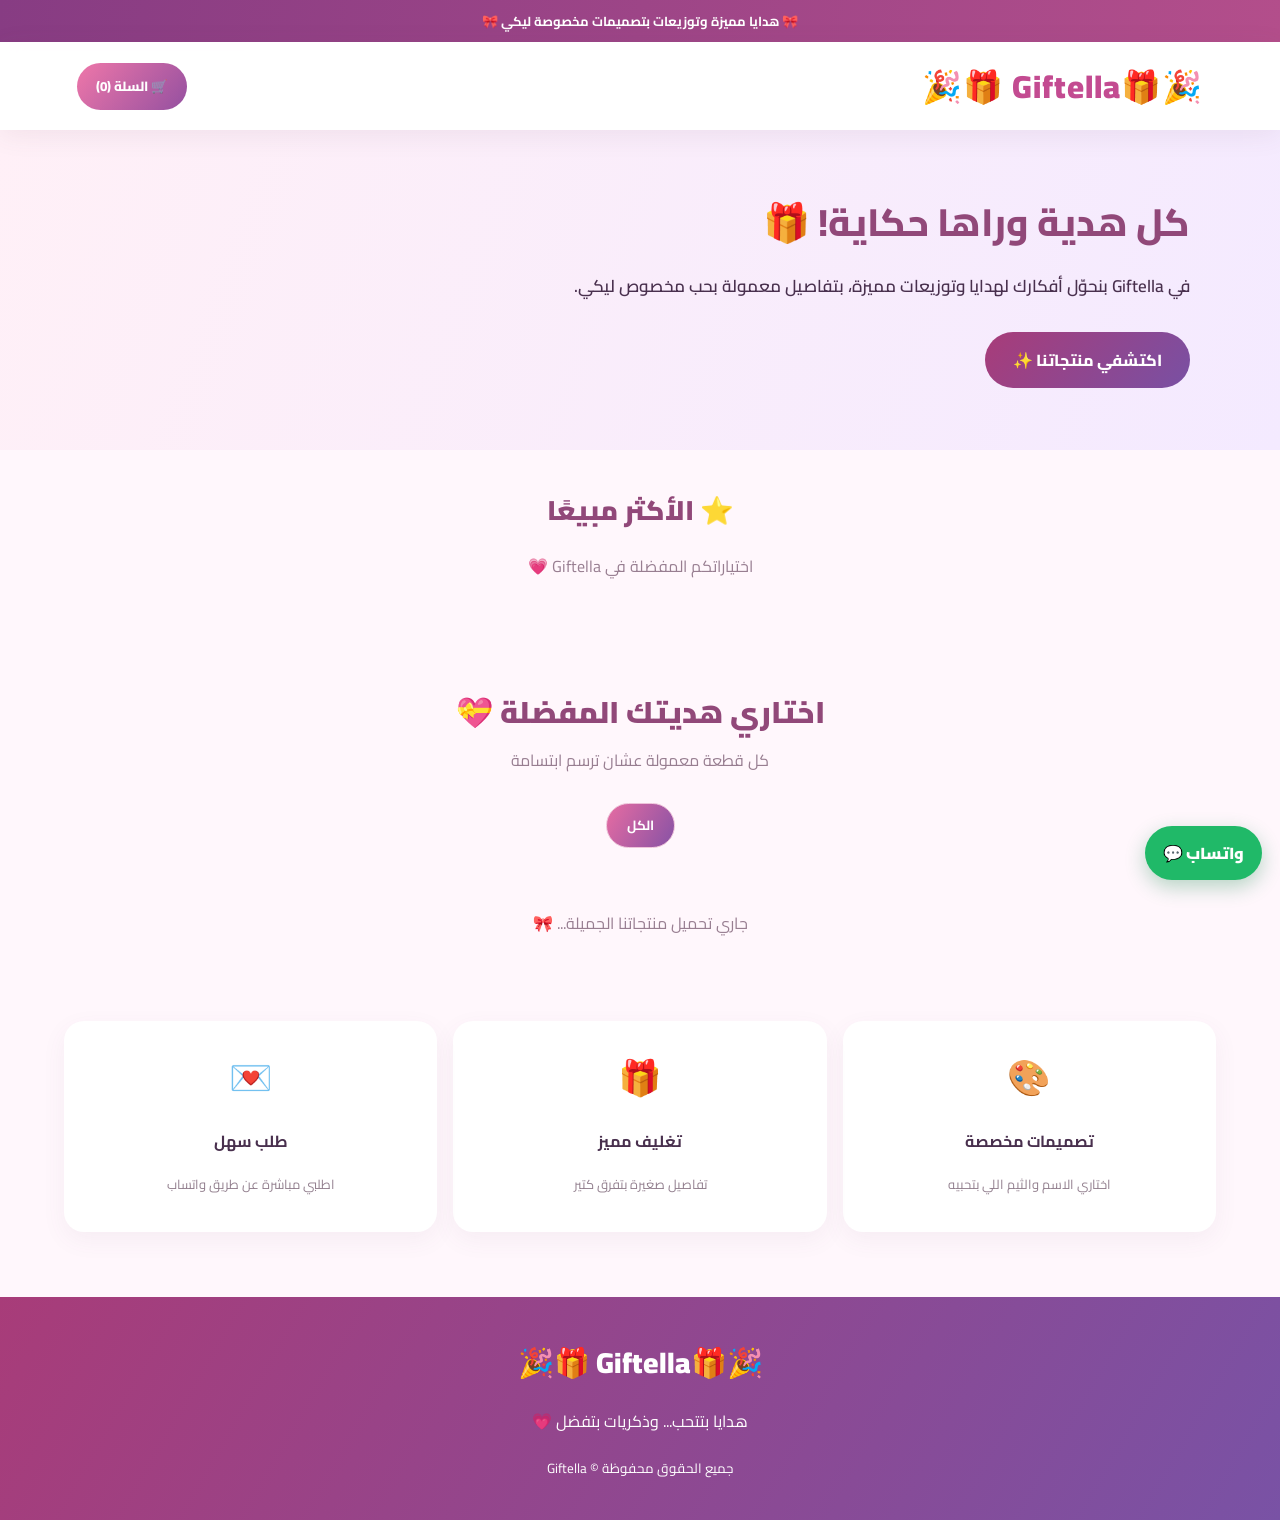
==== commit 10952b5f: "Refactor HTML structure and improve styling" ====
--- a/index.html
+++ b/index.html
@@ -1,3 +1,4 @@
+
 <!DOCTYPE html>
 <html lang="ar" dir="rtl">
 <head>
@@ -5,6 +6,7 @@
 <meta name="viewport" content="width=device-width, initial-scale=1.0">
 <title>Giftella | هدايا بتفرّح القلب</title>
 <link href="https://fonts.googleapis.com/css2?family=Cairo:wght@400;500;600;700;800;900&display=swap" rel="stylesheet">
+
 <style>
 :root {
   --pink:#f06da9;
@@ -17,26 +19,48 @@
 html {scroll-behavior:smooth}
 body {margin:0;font-family:'Cairo',sans-serif;background:var(--cream);color:var(--text)}
 button {font-family:inherit;cursor:pointer}
+
 .topbar {background:linear-gradient(100deg,#873c83,#b34e8b);color:white;text-align:center;padding:9px;font-size:13px;font-weight:700}
 header {position:sticky;top:0;z-index:10;display:flex;align-items:center;justify-content:space-between;padding:14px 6%;background:#ffffffed;box-shadow:0 5px 25px #68435b15;backdrop-filter:blur(12px)}
 .logo {font-size:clamp(25px,4vw,32px);font-weight:900;letter-spacing:1px;color:#c34b91}
 .cart-btn {border:0;border-radius:30px;padding:11px 19px;color:white;font-weight:800;background:linear-gradient(130deg,#ef77a9,#9450a0)}
+
 .hero {padding:45px 7%;min-height:320px;display:flex;align-items:center;background:linear-gradient(110deg,#fff0f7,#f4eaff)}
 .hero-content {position:relative;z-index:1;max-width:620px}
 .hero h1 {font-size:clamp(25px,4vw,38px);line-height:1.6;margin:0 0 12px;color:#914879;font-weight:800}
 .hero p {font-size:17px;line-height:2;font-weight:600}
 .hero-link {display:inline-block;margin-top:12px;text-decoration:none;color:white;padding:13px 28px;border-radius:30px;background:linear-gradient(130deg,#a83c79,#7950a3);font-weight:800}
+
 .section {width:90%;max-width:1250px;margin:55px auto}
 .section-title {text-align:center;font-size:30px;font-weight:900;color:#914879;margin-bottom:5px}
 .section-subtitle {text-align:center;color:#987e91;margin:0 0 28px}
+
 .categories {display:flex;gap:10px;justify-content:center;flex-wrap:wrap;margin:25px 0}
 .category-btn {border:1px solid #edc2d9;background:white;color:#96527f;padding:9px 20px;border-radius:25px;font-weight:700}
 .category-btn.active,.category-btn:hover {color:white;background:linear-gradient(120deg,#e76ca2,#8752a5)}
+
 .products {display:grid;grid-template-columns:repeat(auto-fill,minmax(210px,1fr));gap:22px}
 .product-card {background:white;border-radius:22px;overflow:hidden;border:1px solid #f7e8ef;box-shadow:0 9px 25px #754b7612;transition:.3s}
 .product-card:hover {transform:translateY(-5px);box-shadow:0 18px 35px #754b7625}
 .product-image {height:225px;background:linear-gradient(135deg,#fff0f6,#f1e9fb);display:flex;align-items:center;justify-content:center;overflow:hidden;position:relative}
 .product-image img {width:100%;height:100%;object-fit:cover;cursor:zoom-in}
+
+/* علامة المنتج الجديد */
+.new-badge {
+  position:absolute;
+  top:12px;
+  right:12px;
+  z-index:3;
+  background:linear-gradient(135deg,#ff4d91,#e92870);
+  color:white;
+  padding:6px 14px;
+  border-radius:20px;
+  font-size:13px;
+  font-weight:900;
+  box-shadow:0 3px 12px #e9287050;
+  letter-spacing:1px;
+}
+
 .product-info {padding:16px}
 .product-info h3 {margin:0 0 7px;font-size:17px}
 .product-description {color:#927f8e;font-size:13px;min-height:40px}
@@ -45,13 +69,16 @@
 .best-seller-badge {display:inline-block;background:linear-gradient(120deg,#f5c66a,#e99b45);color:white;padding:5px 11px;border-radius:20px;font-size:12px;font-weight:800;margin-bottom:8px}
 .add-btn {width:100%;border:0;border-radius:13px;padding:11px;color:white;font-weight:800;background:linear-gradient(120deg,#ed75a8,#8950a6)}
 .empty {grid-column:1/-1;text-align:center;padding:35px;color:#987e91}
+
 .features {display:grid;grid-template-columns:repeat(3,1fr);gap:16px;margin-top:48px}
 .feature {background:white;border-radius:20px;padding:23px 12px;text-align:center;box-shadow:0 8px 25px #754b7610}
 .feature span {font-size:35px}
 .feature h3 {font-size:16px}
 .feature p {font-size:13px;color:#927f8e}
+
 footer {margin-top:65px;padding:38px 15px;text-align:center;color:white;background:linear-gradient(120deg,#a83c79,#7952a5)}
 .footer-logo {font-size:29px;font-weight:900}
+
 .overlay {display:none;position:fixed;inset:0;background:#28172b85;z-index:20}
 .overlay.open {display:block}
 .cart-panel {position:fixed;z-index:21;top:0;left:0;width:260px !important;max-width:75vw;height:100%;background:white;padding:22px;transform:translateX(-110%);transition:.3s;overflow:auto;box-sizing:border-box}
@@ -62,13 +89,17 @@
 .cart-item button {border:0;background:#f9e6ef;color:#9d3e75;border-radius:8px;padding:5px 10px;font-weight:800}
 .cart-total {margin:22px 0;font-size:20px;font-weight:900;color:#a83c79}
 .checkout {width:100%;padding:14px;border:0;border-radius:15px;background:#20a85a;color:white;font-weight:900;font-size:16px}
+
 .whatsapp-float {position:fixed;bottom:20px;right:18px;z-index:9;background:#20b968;color:white;border-radius:50px;padding:12px 18px;text-decoration:none;font-weight:900;box-shadow:0 7px 20px #158a4b50}
+
 .image-dots {position:absolute;bottom:9px;left:0;right:0;display:flex;justify-content:center;gap:6px}
 .image-dots button {width:7px;height:7px;padding:0;border:0;border-radius:50%;background:white;box-shadow:0 1px 4px #555}
+
 .image-lightbox {display:none;position:fixed;inset:0;z-index:1000;background:rgba(0,0,0,.92);align-items:center;justify-content:center;padding:20px}
 .image-lightbox.open {display:flex}
 .image-lightbox img {max-width:95%;max-height:85vh;object-fit:contain;border-radius:12px}
 .lightbox-close {position:absolute;top:20px;right:20px;background:white;color:#9c427a;border:0;border-radius:50%;width:42px;height:42px;font-size:25px}
+
 .bestsellers-section {width:90%;max-width:1250px;margin:35px auto 55px;text-align:center}
 .bestsellers-section h2 {color:#914879;font-size:27px;font-weight:900;margin-bottom:5px}
 .bestsellers-section p {color:#987e91;margin-bottom:22px}
@@ -76,7 +107,11 @@
 .best-seller-item {flex:0 0 155px;scroll-snap-align:start;border-radius:18px;overflow:hidden;background:white;box-shadow:0 5px 18px #754b7618}
 .best-seller-item img {width:100%;height:155px;object-fit:cover;display:block;cursor:zoom-in}
 .best-seller-item h3 {font-size:13px;padding:8px;margin:0;color:#914879}
-@media(min-width:700px) {.best-seller-item {flex-basis:190px}.best-seller-item img {height:190px}}
+
+@media(min-width:700px) {
+  .best-seller-item {flex-basis:190px}
+  .best-seller-item img {height:190px}
+}
 @media(max-width:600px) {
   .hero {min-height:280px;padding:25px 7%}
   .hero p {font-size:14px;max-width:78%}
@@ -88,12 +123,16 @@
 }
 </style>
 </head>
+
 <body>
+
 <div class="topbar">🎀 هدايا مميزة وتوزيعات بتصميمات مخصوصة ليكي 🎀</div>
+
 <header>
   <div class="logo">🎉🎁Giftella 🎁🎉</div>
   <button class="cart-btn" onclick="openCart()">🛒 السلة (<span id="cartCount">0</span>)</button>
 </header>
+
 <section class="hero">
   <div class="hero-content">
     <h1>كل هدية وراها حكاية! 🎁</h1>
@@ -101,52 +140,72 @@
     <a href="#products" class="hero-link">اكتشفي منتجاتنا ✨</a>
   </div>
 </section>
+
 <section class="bestsellers-section">
   <h2>⭐ الأكثر مبيعًا</h2>
   <p>اختياراتكم المفضلة في Giftella 💗</p>
   <div id="bestSellersGallery" class="best-sellers-gallery"></div>
 </section>
+
 <section class="section" id="products">
   <h2 class="section-title">اختاري هديتك المفضلة 💝</h2>
   <p class="section-subtitle">كل قطعة معمولة عشان ترسم ابتسامة</p>
+
   <div class="categories" id="categories">
     <button class="category-btn active" onclick="filterCategory('all',this)">الكل</button>
   </div>
-  <div class="products" id="productsList"><div class="empty">جاري تحميل منتجاتنا الجميلة... 🎀</div></div>
+
+  <div class="products" id="productsList">
+    <div class="empty">جاري تحميل منتجاتنا الجميلة... 🎀</div>
+  </div>
+
   <div class="features">
     <div class="feature"><span>🎨</span><h3>تصميمات مخصصة</h3><p>اختاري الاسم والثيم اللي بتحبيه</p></div>
     <div class="feature"><span>🎁</span><h3>تغليف مميز</h3><p>تفاصيل صغيرة بتفرق كتير</p></div>
     <div class="feature"><span>💌</span><h3>طلب سهل</h3><p>اطلبي مباشرة عن طريق واتساب</p></div>
   </div>
 </section>
+
 <footer>
   <div class="footer-logo">🎉🎁Giftella 🎁🎉</div>
   <p>هدايا بتتحب... وذكريات بتفضل 💗</p>
   <small>جميع الحقوق محفوظة © Giftella</small>
 </footer>
+
 <a class="whatsapp-float" id="whatsappLink" href="#" target="_blank" rel="noopener">واتساب 💬</a>
+
 <div class="overlay" id="overlay" onclick="closeCart()"></div>
+
 <aside class="cart-panel" id="cartPanel">
-  <div class="cart-header"><h2>🛒 سلة مشترياتك</h2><button class="close-btn" onclick="closeCart()">×</button></div>
+  <div class="cart-header">
+    <h2>🛒 سلة مشترياتك</h2>
+    <button class="close-btn" onclick="closeCart()">×</button>
+  </div>
   <div id="cartItems"></div>
   <div class="cart-total" id="cartTotal">الإجمالي: 0 جنيه</div>
   <button class="checkout" onclick="checkout()">اطلبي عبر واتساب 💚</button>
 </aside>
+
 <div class="image-lightbox" id="imageLightbox" onclick="closeLightbox()">
   <button class="lightbox-close" onclick="closeLightbox()">×</button>
   <img id="lightboxImage" src="" alt="صورة المنتج" onclick="event.stopPropagation()">
 </div>
+
 <script src="https://cdn.jsdelivr.net/npm/@supabase/supabase-js@2/dist/umd/supabase.js"></script>
 <script src="config.js"></script>
+
 <script>
 if (!window.supabase) {
   document.getElementById("productsList").textContent = "مشكلة في تحميل مكتبة Supabase";
   throw new Error("Supabase library not loaded");
 }
+
 const db = window.supabase.createClient(SUPABASE_URL, SUPABASE_KEY);
+
 let allProducts = [];
 let cart = [];
 let currentCategory = "all";
+
 const number = String(WHATSAPP_NUMBER || "").replace(/\D/g,"");
 document.getElementById("whatsappLink").href = number ? "https://wa.me/" + number : "#";
 
@@ -156,11 +215,13 @@
   document.getElementById("imageLightbox").classList.add("open");
   document.body.style.overflow = "hidden";
 }
+
 function closeLightbox() {
   document.getElementById("imageLightbox").classList.remove("open");
   document.getElementById("lightboxImage").src = "";
   document.body.style.overflow = "";
 }
+
 document.addEventListener("keydown", function(event) {
   if (event.key === "Escape") closeLightbox();
 });
@@ -168,6 +229,7 @@
 /* تحميل المنتجات */
 async function loadProducts() {
   const area = document.getElementById("productsList");
+
   const {data,error} = await db.from("products")
     .select("*")
     .eq("is_active",true)
@@ -228,9 +290,11 @@
 /* الأقسام */
 function buildCategories() {
   const area = document.getElementById("categories");
+
   area.innerHTML = '<button class="category-btn active" onclick="filterCategory(\'all\',this)">الكل</button>';
 
   const categories = [...new Set(allProducts.map(p => p.category).filter(Boolean))];
+
   categories.forEach(category => {
     const btn = document.createElement("button");
     btn.className = "category-btn";
@@ -242,7 +306,9 @@
 
 function filterCategory(category,button) {
   currentCategory = category;
+
   document.querySelectorAll(".category-btn").forEach(b => b.classList.remove("active"));
+
   button.classList.add("active");
   renderProducts();
 }
@@ -268,17 +334,20 @@
     const image = document.createElement("div");
     image.className = "product-image";
 
+    /* صور المنتج */
     const productImages = Array.isArray(product.images) && product.images.length
       ? product.images
       : (product.image_url ? [product.image_url] : []);
 
     if (productImages.length) {
       let currentImage = 0;
+
       const img = document.createElement("img");
       img.src = productImages[0];
       img.alt = product.name || "صورة المنتج";
       img.loading = "lazy";
       img.onclick = () => openLightbox(img.src);
+
       image.appendChild(img);
 
       if (productImages.length > 1) {
@@ -288,6 +357,7 @@
         function showImage(index) {
           currentImage = (index + productImages.length) % productImages.length;
           img.src = productImages[currentImage];
+
           dots.querySelectorAll("button").forEach((dot,i) => {
             dot.style.background = i === currentImage ? "#c13f87" : "#ffffff";
             dot.style.opacity = i === currentImage ? "1" : ".8";
@@ -297,10 +367,12 @@
         productImages.forEach((_,i) => {
           const dot = document.createElement("button");
           dot.setAttribute("aria-label","عرض الصورة " + (i + 1));
+
           dot.onclick = event => {
             event.stopPropagation();
             showImage(i);
           };
+
           dots.appendChild(dot);
         });
 
@@ -308,12 +380,17 @@
         showImage(0);
 
         let startX = 0;
+
         image.addEventListener("touchstart",e => {
           startX = e.touches[0].clientX;
         },{passive:true});
+
         image.addEventListener("touchend",e => {
           const difference = e.changedTouches[0].clientX - startX;
-          if (Math.abs(difference) > 35) showImage(currentImage + (difference < 0 ? 1 : -1));
+
+          if (Math.abs(difference) > 35) {
+            showImage(currentImage + (difference < 0 ? 1 : -1));
+          }
         },{passive:true});
       }
     } else {
@@ -321,9 +398,18 @@
       image.style.fontSize = "65px";
     }
 
+    /* NEW تظهر فقط عند تفعيل is_new */
+    if (product.is_new === true) {
+      const newBadge = document.createElement("span");
+      newBadge.className = "new-badge";
+      newBadge.textContent = "NEW ✨";
+      image.appendChild(newBadge);
+    }
+
     const info = document.createElement("div");
     info.className = "product-info";
 
+    /* الأكثر مبيعًا مستقل عن NEW */
     if (product.is_best_seller) {
       const badge = document.createElement("span");
       badge.className = "best-seller-badge";
@@ -367,15 +453,20 @@
 function addToCart(id) {
   const product = allProducts.find(p => p.id === id);
   if (!product) return;
+
   const existing = cart.find(p => p.id === id);
+
   if (existing) existing.quantity++;
   else cart.push({...product,quantity:1});
+
   updateCart();
   openCart();
 }
 
 function updateCart() {
-  document.getElementById("cartCount").textContent = cart.reduce((sum,p) => sum + p.quantity,0);
+  document.getElementById("cartCount").textContent =
+    cart.reduce((sum,p) => sum + p.quantity,0);
+
   const area = document.getElementById("cartItems");
   area.innerHTML = "";
 
@@ -384,31 +475,44 @@
   cart.forEach(product => {
     const item = document.createElement("div");
     item.className = "cart-item";
+
     const details = document.createElement("div");
     details.textContent = product.name + " — " + product.price + " جنيه";
+
     const controls = document.createElement("div");
+
     const minus = document.createElement("button");
     minus.textContent = "−";
     minus.onclick = () => changeQuantity(product.id,-1);
+
     const quantity = document.createElement("span");
     quantity.textContent = " " + product.quantity + " ";
+
     const plus = document.createElement("button");
     plus.textContent = "+";
     plus.onclick = () => changeQuantity(product.id,1);
+
     controls.append(minus,quantity,plus);
     item.append(details,controls);
     area.appendChild(item);
   });
 
   const total = cart.reduce((sum,p) => sum + Number(p.price) * p.quantity,0);
-  document.getElementById("cartTotal").textContent = "الإجمالي: " + total.toLocaleString("en-US") + " جنيه";
+
+  document.getElementById("cartTotal").textContent =
+    "الإجمالي: " + total.toLocaleString("en-US") + " جنيه";
 }
 
 function changeQuantity(id,amount) {
   const product = cart.find(p => p.id === id);
   if (!product) return;
+
   product.quantity += amount;
-  if (product.quantity <= 0) cart = cart.filter(p => p.id !== id);
+
+  if (product.quantity <= 0) {
+    cart = cart.filter(p => p.id !== id);
+  }
+
   updateCart();
 }
 
@@ -416,6 +520,7 @@
   document.getElementById("cartPanel").classList.add("open");
   document.getElementById("overlay").classList.add("open");
 }
+
 function closeCart() {
   document.getElementById("cartPanel").classList.remove("open");
   document.getElementById("overlay").classList.remove("open");
@@ -427,24 +532,19 @@
     alert("السلة فاضية، اختاري منتجات الأول 💗");
     return;
   }
+
   if (!number) {
     alert("رقم واتساب غير موجود في إعدادات المتجر");
     return;
   }
 
   let message = "مرحبًا Giftella 🎁، عايزة أطلب:\n\n";
+
   cart.forEach(p => {
-    message += p.name + " × " + p.quantity + " = " + (Number(p.price) * p.quantity) + " جنيه\n";
+    message += p.name + " × " + p.quantity + " = " +
+      (Number(p.price) * p.quantity) + " جنيه\n";
   });
+
   const total = cart.reduce((sum,p) => sum + Number(p.price) * p.quantity,0);
-  message += "\nالإجمالي: " + total + " جنيه";
-  message += "\nبرجاء تأكيد الطلب والتفاصيل 💗";
-
-  window.open("https://wa.me/" + number + "?text=" + encodeURIComponent(message),"_blank");
-}
-
-updateCart();
-loadProducts();
-</script>
-</body>
-</html>
+
+  message += "
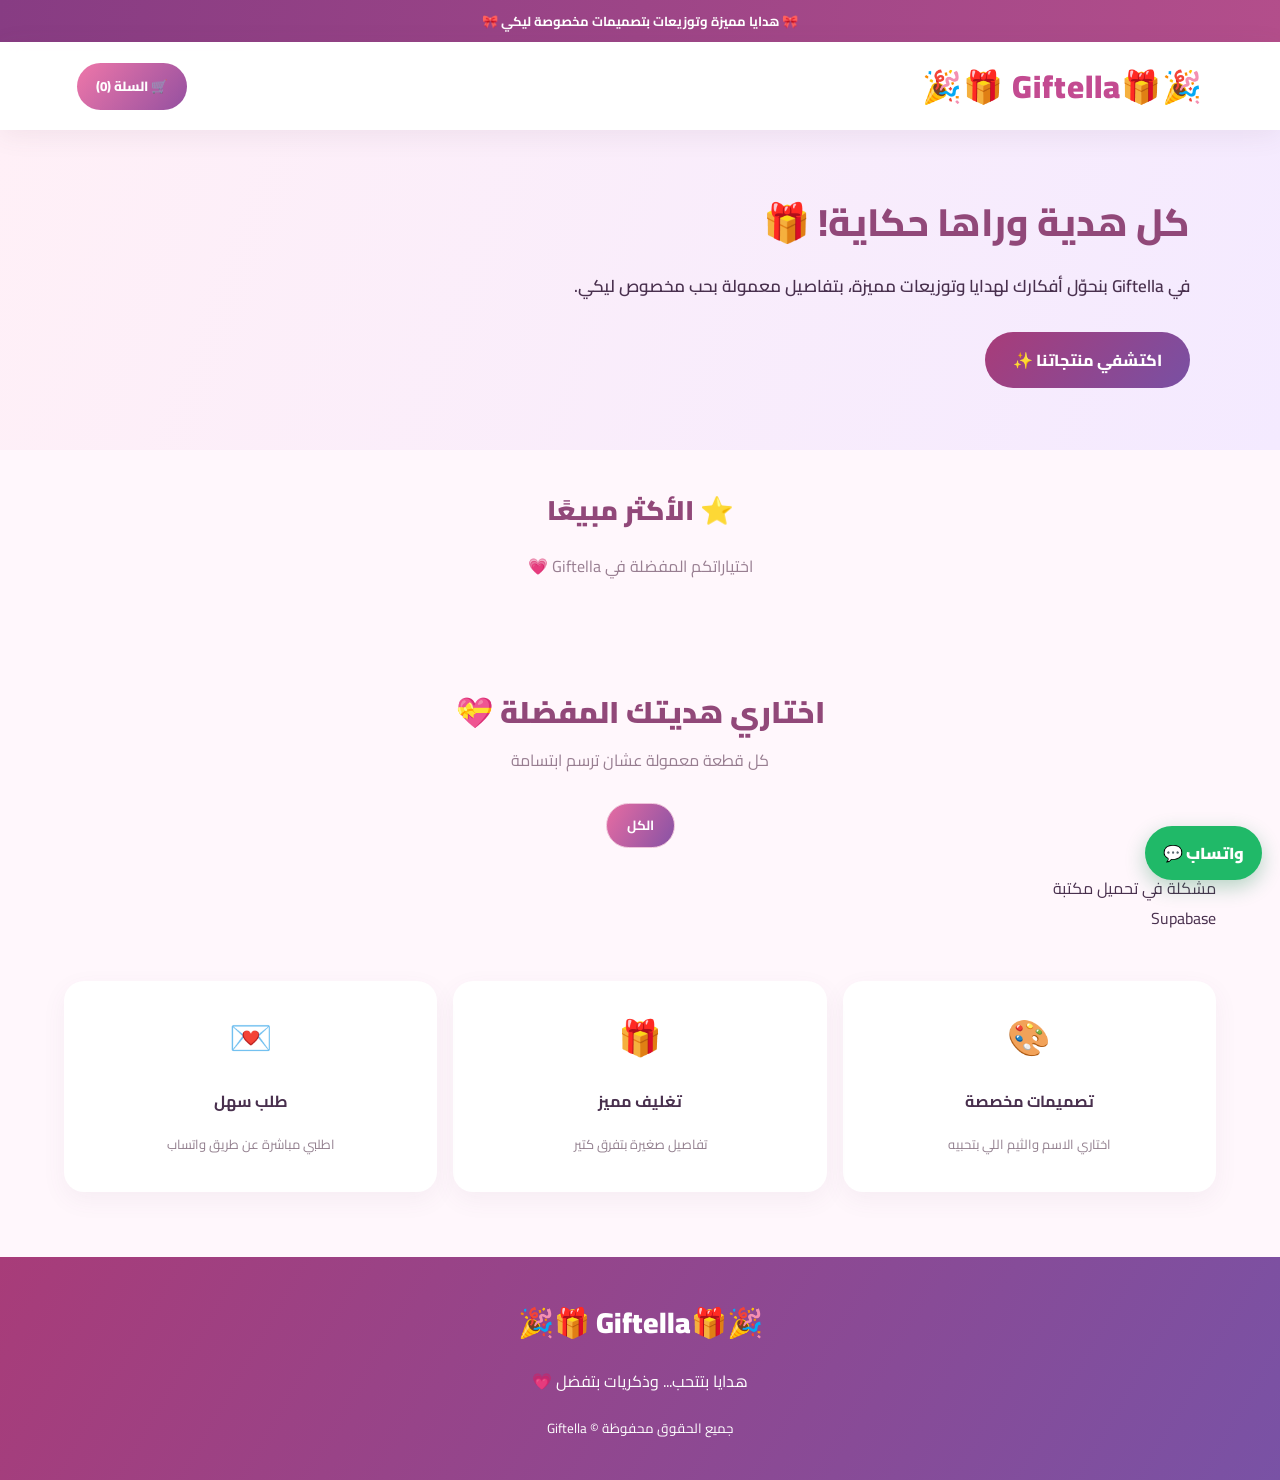
==== commit 5d4b8fee: "Update index.html" ====
--- a/index.html
+++ b/index.html
@@ -1,550 +1,450 @@
-
-<!DOCTYPE html>
-<html lang="ar" dir="rtl">
-<head>
-<meta charset="UTF-8">
-<meta name="viewport" content="width=device-width, initial-scale=1.0">
-<title>Giftella | هدايا بتفرّح القلب</title>
-<link href="https://fonts.googleapis.com/css2?family=Cairo:wght@400;500;600;700;800;900&display=swap" rel="stylesheet">
-
-<style>
-:root {
-  --pink:#f06da9;
-  --darkpink:#c13f87;
-  --purple:#8050a8;
-  --cream:#fff7fc;
-  --text:#49304e;
-}
-* {box-sizing:border-box}
-html {scroll-behavior:smooth}
-body {margin:0;font-family:'Cairo',sans-serif;background:var(--cream);color:var(--text)}
-button {font-family:inherit;cursor:pointer}
-
-.topbar {background:linear-gradient(100deg,#873c83,#b34e8b);color:white;text-align:center;padding:9px;font-size:13px;font-weight:700}
-header {position:sticky;top:0;z-index:10;display:flex;align-items:center;justify-content:space-between;padding:14px 6%;background:#ffffffed;box-shadow:0 5px 25px #68435b15;backdrop-filter:blur(12px)}
-.logo {font-size:clamp(25px,4vw,32px);font-weight:900;letter-spacing:1px;color:#c34b91}
-.cart-btn {border:0;border-radius:30px;padding:11px 19px;color:white;font-weight:800;background:linear-gradient(130deg,#ef77a9,#9450a0)}
-
-.hero {padding:45px 7%;min-height:320px;display:flex;align-items:center;background:linear-gradient(110deg,#fff0f7,#f4eaff)}
-.hero-content {position:relative;z-index:1;max-width:620px}
-.hero h1 {font-size:clamp(25px,4vw,38px);line-height:1.6;margin:0 0 12px;color:#914879;font-weight:800}
-.hero p {font-size:17px;line-height:2;font-weight:600}
-.hero-link {display:inline-block;margin-top:12px;text-decoration:none;color:white;padding:13px 28px;border-radius:30px;background:linear-gradient(130deg,#a83c79,#7950a3);font-weight:800}
-
-.section {width:90%;max-width:1250px;margin:55px auto}
-.section-title {text-align:center;font-size:30px;font-weight:900;color:#914879;margin-bottom:5px}
-.section-subtitle {text-align:center;color:#987e91;margin:0 0 28px}
-
-.categories {display:flex;gap:10px;justify-content:center;flex-wrap:wrap;margin:25px 0}
-.category-btn {border:1px solid #edc2d9;background:white;color:#96527f;padding:9px 20px;border-radius:25px;font-weight:700}
-.category-btn.active,.category-btn:hover {color:white;background:linear-gradient(120deg,#e76ca2,#8752a5)}
-
-.products {display:grid;grid-template-columns:repeat(auto-fill,minmax(210px,1fr));gap:22px}
-.product-card {background:white;border-radius:22px;overflow:hidden;border:1px solid #f7e8ef;box-shadow:0 9px 25px #754b7612;transition:.3s}
-.product-card:hover {transform:translateY(-5px);box-shadow:0 18px 35px #754b7625}
-.product-image {height:225px;background:linear-gradient(135deg,#fff0f6,#f1e9fb);display:flex;align-items:center;justify-content:center;overflow:hidden;position:relative}
-.product-image img {width:100%;height:100%;object-fit:cover;cursor:zoom-in}
-
-/* علامة المنتج الجديد */
-.new-badge {
-  position:absolute;
-  top:12px;
-  right:12px;
-  z-index:3;
-  background:linear-gradient(135deg,#ff4d91,#e92870);
-  color:white;
-  padding:6px 14px;
-  border-radius:20px;
-  font-size:13px;
-  font-weight:900;
-  box-shadow:0 3px 12px #e9287050;
-  letter-spacing:1px;
-}
-
-.product-info {padding:16px}
-.product-info h3 {margin:0 0 7px;font-size:17px}
-.product-description {color:#927f8e;font-size:13px;min-height:40px}
-.price {color:#c13f87;font-weight:900;font-size:20px;margin:10px 0}
-.old-price {color:#999;text-decoration:line-through;font-size:14px;font-weight:500;margin-left:8px}
-.best-seller-badge {display:inline-block;background:linear-gradient(120deg,#f5c66a,#e99b45);color:white;padding:5px 11px;border-radius:20px;font-size:12px;font-weight:800;margin-bottom:8px}
-.add-btn {width:100%;border:0;border-radius:13px;padding:11px;color:white;font-weight:800;background:linear-gradient(120deg,#ed75a8,#8950a6)}
-.empty {grid-column:1/-1;text-align:center;padding:35px;color:#987e91}
-
-.features {display:grid;grid-template-columns:repeat(3,1fr);gap:16px;margin-top:48px}
-.feature {background:white;border-radius:20px;padding:23px 12px;text-align:center;box-shadow:0 8px 25px #754b7610}
-.feature span {font-size:35px}
-.feature h3 {font-size:16px}
-.feature p {font-size:13px;color:#927f8e}
-
-footer {margin-top:65px;padding:38px 15px;text-align:center;color:white;background:linear-gradient(120deg,#a83c79,#7952a5)}
-.footer-logo {font-size:29px;font-weight:900}
-
-.overlay {display:none;position:fixed;inset:0;background:#28172b85;z-index:20}
-.overlay.open {display:block}
-.cart-panel {position:fixed;z-index:21;top:0;left:0;width:260px !important;max-width:75vw;height:100%;background:white;padding:22px;transform:translateX(-110%);transition:.3s;overflow:auto;box-sizing:border-box}
-.cart-panel.open {transform:translateX(0)}
-.cart-header {display:flex;justify-content:space-between;align-items:center}
-.close-btn {border:0;background:#f8eaf2;color:#9c427a;border-radius:50%;width:36px;height:36px;font-size:21px}
-.cart-item {display:flex;justify-content:space-between;align-items:center;gap:10px;border-bottom:1px solid #f2e5ed;padding:15px 0}
-.cart-item button {border:0;background:#f9e6ef;color:#9d3e75;border-radius:8px;padding:5px 10px;font-weight:800}
-.cart-total {margin:22px 0;font-size:20px;font-weight:900;color:#a83c79}
-.checkout {width:100%;padding:14px;border:0;border-radius:15px;background:#20a85a;color:white;font-weight:900;font-size:16px}
-
-.whatsapp-float {position:fixed;bottom:20px;right:18px;z-index:9;background:#20b968;color:white;border-radius:50px;padding:12px 18px;text-decoration:none;font-weight:900;box-shadow:0 7px 20px #158a4b50}
-
-.image-dots {position:absolute;bottom:9px;left:0;right:0;display:flex;justify-content:center;gap:6px}
-.image-dots button {width:7px;height:7px;padding:0;border:0;border-radius:50%;background:white;box-shadow:0 1px 4px #555}
-
-.image-lightbox {display:none;position:fixed;inset:0;z-index:1000;background:rgba(0,0,0,.92);align-items:center;justify-content:center;padding:20px}
-.image-lightbox.open {display:flex}
-.image-lightbox img {max-width:95%;max-height:85vh;object-fit:contain;border-radius:12px}
-.lightbox-close {position:absolute;top:20px;right:20px;background:white;color:#9c427a;border:0;border-radius:50%;width:42px;height:42px;font-size:25px}
-
-.bestsellers-section {width:90%;max-width:1250px;margin:35px auto 55px;text-align:center}
-.bestsellers-section h2 {color:#914879;font-size:27px;font-weight:900;margin-bottom:5px}
-.bestsellers-section p {color:#987e91;margin-bottom:22px}
-.best-sellers-gallery {display:flex;gap:14px;overflow-x:auto;padding:8px 3px 18px;scroll-snap-type:x mandatory;scrollbar-width:thin}
-.best-seller-item {flex:0 0 155px;scroll-snap-align:start;border-radius:18px;overflow:hidden;background:white;box-shadow:0 5px 18px #754b7618}
-.best-seller-item img {width:100%;height:155px;object-fit:cover;display:block;cursor:zoom-in}
-.best-seller-item h3 {font-size:13px;padding:8px;margin:0;color:#914879}
-
-@media(min-width:700px) {
-  .best-seller-item {flex-basis:190px}
-  .best-seller-item img {height:190px}
-}
-@media(max-width:600px) {
-  .hero {min-height:280px;padding:25px 7%}
-  .hero p {font-size:14px;max-width:78%}
-  .features {grid-template-columns:1fr}
-  .products {grid-template-columns:repeat(2,minmax(0,1fr));gap:12px}
-  .product-image {height:155px}
-  .product-info {padding:11px}
-  .product-info h3 {font-size:14px}
-}
-</style>
-</head>
-
-<body>
-
-<div class="topbar">🎀 هدايا مميزة وتوزيعات بتصميمات مخصوصة ليكي 🎀</div>
-
-<header>
-  <div class="logo">🎉🎁Giftella 🎁🎉</div>
-  <button class="cart-btn" onclick="openCart()">🛒 السلة (<span id="cartCount">0</span>)</button>
-</header>
-
-<section class="hero">
-  <div class="hero-content">
-    <h1>كل هدية وراها حكاية! 🎁</h1>
-    <p>في Giftella بنحوّل أفكارك لهدايا وتوزيعات مميزة، بتفاصيل معمولة بحب مخصوص ليكي.</p>
-    <a href="#products" class="hero-link">اكتشفي منتجاتنا ✨</a>
-  </div>
-</section>
-
-<section class="bestsellers-section">
-  <h2>⭐ الأكثر مبيعًا</h2>
-  <p>اختياراتكم المفضلة في Giftella 💗</p>
-  <div id="bestSellersGallery" class="best-sellers-gallery"></div>
-</section>
-
-<section class="section" id="products">
-  <h2 class="section-title">اختاري هديتك المفضلة 💝</h2>
-  <p class="section-subtitle">كل قطعة معمولة عشان ترسم ابتسامة</p>
-
-  <div class="categories" id="categories">
-    <button class="category-btn active" onclick="filterCategory('all',this)">الكل</button>
-  </div>
-
-  <div class="products" id="productsList">
-    <div class="empty">جاري تحميل منتجاتنا الجميلة... 🎀</div>
-  </div>
-
-  <div class="features">
-    <div class="feature"><span>🎨</span><h3>تصميمات مخصصة</h3><p>اختاري الاسم والثيم اللي بتحبيه</p></div>
-    <div class="feature"><span>🎁</span><h3>تغليف مميز</h3><p>تفاصيل صغيرة بتفرق كتير</p></div>
-    <div class="feature"><span>💌</span><h3>طلب سهل</h3><p>اطلبي مباشرة عن طريق واتساب</p></div>
-  </div>
-</section>
-
-<footer>
-  <div class="footer-logo">🎉🎁Giftella 🎁🎉</div>
-  <p>هدايا بتتحب... وذكريات بتفضل 💗</p>
-  <small>جميع الحقوق محفوظة © Giftella</small>
-</footer>
-
-<a class="whatsapp-float" id="whatsappLink" href="#" target="_blank" rel="noopener">واتساب 💬</a>
-
-<div class="overlay" id="overlay" onclick="closeCart()"></div>
-
-<aside class="cart-panel" id="cartPanel">
-  <div class="cart-header">
-    <h2>🛒 سلة مشترياتك</h2>
-    <button class="close-btn" onclick="closeCart()">×</button>
-  </div>
-  <div id="cartItems"></div>
-  <div class="cart-total" id="cartTotal">الإجمالي: 0 جنيه</div>
-  <button class="checkout" onclick="checkout()">اطلبي عبر واتساب 💚</button>
-</aside>
-
-<div class="image-lightbox" id="imageLightbox" onclick="closeLightbox()">
-  <button class="lightbox-close" onclick="closeLightbox()">×</button>
-  <img id="lightboxImage" src="" alt="صورة المنتج" onclick="event.stopPropagation()">
-</div>
-
-<script src="https://cdn.jsdelivr.net/npm/@supabase/supabase-js@2/dist/umd/supabase.js"></script>
-<script src="config.js"></script>
-
-<script>
-if (!window.supabase) {
-  document.getElementById("productsList").textContent = "مشكلة في تحميل مكتبة Supabase";
-  throw new Error("Supabase library not loaded");
-}
-
-const db = window.supabase.createClient(SUPABASE_URL, SUPABASE_KEY);
-
-let allProducts = [];
-let cart = [];
-let currentCategory = "all";
-
-const number = String(WHATSAPP_NUMBER || "").replace(/\D/g,"");
-document.getElementById("whatsappLink").href = number ? "https://wa.me/" + number : "#";
-
-/* تكبير الصور */
+<!DOCTYPE html>  <html lang="ar" dir="rtl">  
+<head>  
+<meta charset="UTF-8">  
+<meta name="viewport" content="width=device-width, initial-scale=1.0">  
+<title>Giftella | هدايا بتفرّح القلب</title>  
+<link href="https://fonts.googleapis.com/css2?family=Cairo:wght@400;500;600;700;800;900&display=swap" rel="stylesheet">  
+<style>  
+:root {  
+  --pink:#f06da9;  
+  --darkpink:#c13f87;  
+  --purple:#8050a8;  
+  --cream:#fff7fc;  
+  --text:#49304e;  
+}  
+* {box-sizing:border-box}  
+html {scroll-behavior:smooth}  
+body {margin:0;font-family:'Cairo',sans-serif;background:var(--cream);color:var(--text)}  
+button {font-family:inherit;cursor:pointer}  
+.topbar {background:linear-gradient(100deg,#873c83,#b34e8b);color:white;text-align:center;padding:9px;font-size:13px;font-weight:700}  
+header {position:sticky;top:0;z-index:10;display:flex;align-items:center;justify-content:space-between;padding:14px 6%;background:#ffffffed;box-shadow:0 5px 25px #68435b15;backdrop-filter:blur(12px)}  
+.logo {font-size:clamp(25px,4vw,32px);font-weight:900;letter-spacing:1px;color:#c34b91}  
+.cart-btn {border:0;border-radius:30px;padding:11px 19px;color:white;font-weight:800;background:linear-gradient(130deg,#ef77a9,#9450a0)}  
+.hero {padding:45px 7%;min-height:320px;display:flex;align-items:center;background:linear-gradient(110deg,#fff0f7,#f4eaff)}  
+.hero-content {position:relative;z-index:1;max-width:620px}  
+.hero h1 {font-size:clamp(25px,4vw,38px);line-height:1.6;margin:0 0 12px;color:#914879;font-weight:800}  
+.hero p {font-size:17px;line-height:2;font-weight:600}  
+.hero-link {display:inline-block;margin-top:12px;text-decoration:none;color:white;padding:13px 28px;border-radius:30px;background:linear-gradient(130deg,#a83c79,#7950a3);font-weight:800}  
+.section {width:90%;max-width:1250px;margin:55px auto}  
+.section-title {text-align:center;font-size:30px;font-weight:900;color:#914879;margin-bottom:5px}  
+.section-subtitle {text-align:center;color:#987e91;margin:0 0 28px}  
+.categories {display:flex;gap:10px;justify-content:center;flex-wrap:wrap;margin:25px 0}  
+.category-btn {border:1px solid #edc2d9;background:white;color:#96527f;padding:9px 20px;border-radius:25px;font-weight:700}  
+.category-btn.active,.category-btn:hover {color:white;background:linear-gradient(120deg,#e76ca2,#8752a5)}  
+.products {display:grid;grid-template-columns:repeat(auto-fill,minmax(210px,1fr));gap:22px}  
+.product-card {background:white;border-radius:22px;overflow:hidden;border:1px solid #f7e8ef;box-shadow:0 9px 25px #754b7612;transition:.3s}  
+.product-card:hover {transform:translateY(-5px);box-shadow:0 18px 35px #754b7625}  
+.product-image {height:225px;background:linear-gradient(135deg,#fff0f6,#f1e9fb);display:flex;align-items:center;justify-content:center;overflow:hidden;position:relative}  
+.product-image img {width:100%;height:100%;object-fit:cover;cursor:zoom-in}  
+.product-info {padding:16px}  
+.product-info h3 {margin:0 0 7px;font-size:17px}  
+.product-description {color:#927f8e;font-size:13px;min-height:40px}  
+.price {color:#c13f87;font-weight:900;font-size:20px;margin:10px 0}  
+.old-price {color:#999;text-decoration:line-through;font-size:14px;font-weight:500;margin-left:8px}  
+.best-seller-badge {display:inline-block;background:linear-gradient(120deg,#f5c66a,#e99b45);color:white;padding:5px 11px;border-radius:20px;font-size:12px;font-weight:800;margin-bottom:8px}  
+.add-btn {width:100%;border:0;border-radius:13px;padding:11px;color:white;font-weight:800;background:linear-gradient(120deg,#ed75a8,#8950a6)}  
+.empty {grid-column:1/-1;text-align:center;padding:35px;color:#987e91}  
+.features {display:grid;grid-template-columns:repeat(3,1fr);gap:16px;margin-top:48px}  
+.feature {background:white;border-radius:20px;padding:23px 12px;text-align:center;box-shadow:0 8px 25px #754b7610}  
+.feature span {font-size:35px}  
+.feature h3 {font-size:16px}  
+.feature p {font-size:13px;color:#927f8e}  
+footer {margin-top:65px;padding:38px 15px;text-align:center;color:white;background:linear-gradient(120deg,#a83c79,#7952a5)}  
+.footer-logo {font-size:29px;font-weight:900}  
+.overlay {display:none;position:fixed;inset:0;background:#28172b85;z-index:20}  
+.overlay.open {display:block}  
+.cart-panel {position:fixed;z-index:21;top:0;left:0;width:260px !important;max-width:75vw;height:100%;background:white;padding:22px;transform:translateX(-110%);transition:.3s;overflow:auto;box-sizing:border-box}  
+.cart-panel.open {transform:translateX(0)}  
+.cart-header {display:flex;justify-content:space-between;align-items:center}  
+.close-btn {border:0;background:#f8eaf2;color:#9c427a;border-radius:50%;width:36px;height:36px;font-size:21px}  
+.cart-item {display:flex;justify-content:space-between;align-items:center;gap:10px;border-bottom:1px solid #f2e5ed;padding:15px 0}  
+.cart-item button {border:0;background:#f9e6ef;color:#9d3e75;border-radius:8px;padding:5px 10px;font-weight:800}  
+.cart-total {margin:22px 0;font-size:20px;font-weight:900;color:#a83c79}  
+.checkout {width:100%;padding:14px;border:0;border-radius:15px;background:#20a85a;color:white;font-weight:900;font-size:16px}  
+.whatsapp-float {position:fixed;bottom:20px;right:18px;z-index:9;background:#20b968;color:white;border-radius:50px;padding:12px 18px;text-decoration:none;font-weight:900;box-shadow:0 7px 20px #158a4b50}  
+.image-dots {position:absolute;bottom:9px;left:0;right:0;display:flex;justify-content:center;gap:6px}  
+.image-dots button {width:7px;height:7px;padding:0;border:0;border-radius:50%;background:white;box-shadow:0 1px 4px #555}  
+.image-lightbox {display:none;position:fixed;inset:0;z-index:1000;background:rgba(0,0,0,.92);align-items:center;justify-content:center;padding:20px}  
+.image-lightbox.open {display:flex}  
+.image-lightbox img {max-width:95%;max-height:85vh;object-fit:contain;border-radius:12px}  
+.lightbox-close {position:absolute;top:20px;right:20px;background:white;color:#9c427a;border:0;border-radius:50%;width:42px;height:42px;font-size:25px}  
+.bestsellers-section {width:90%;max-width:1250px;margin:35px auto 55px;text-align:center}  
+.bestsellers-section h2 {color:#914879;font-size:27px;font-weight:900;margin-bottom:5px}  
+.bestsellers-section p {color:#987e91;margin-bottom:22px}  
+.best-sellers-gallery {display:flex;gap:14px;overflow-x:auto;padding:8px 3px 18px;scroll-snap-type:x mandatory;scrollbar-width:thin}  
+.best-seller-item {flex:0 0 155px;scroll-snap-align:start;border-radius:18px;overflow:hidden;background:white;box-shadow:0 5px 18px #754b7618}  
+.best-seller-item img {width:100%;height:155px;object-fit:cover;display:block;cursor:zoom-in}  
+.best-seller-item h3 {font-size:13px;padding:8px;margin:0;color:#914879}  
+@media(min-width:700px) {.best-seller-item {flex-basis:190px}.best-seller-item img {height:190px}}  
+@media(max-width:600px) {  
+  .hero {min-height:280px;padding:25px 7%}  
+  .hero p {font-size:14px;max-width:78%}  
+  .features {grid-template-columns:1fr}  
+  .products {grid-template-columns:repeat(2,minmax(0,1fr));gap:12px}  
+  .product-image {height:155px}  
+  .product-info {padding:11px}  
+  .product-info h3 {font-size:14px}  
+}  
+</style>  
+</head>  
+<body>  
+<div class="topbar">🎀 هدايا مميزة وتوزيعات بتصميمات مخصوصة ليكي 🎀</div>  
+<header>  
+  <div class="logo">🎉🎁Giftella 🎁🎉</div>  
+  <button class="cart-btn" onclick="openCart()">🛒 السلة (<span id="cartCount">0</span>)</button>  
+</header>  
+<section class="hero">  
+  <div class="hero-content">  
+    <h1>كل هدية وراها حكاية! 🎁</h1>  
+    <p>في Giftella بنحوّل أفكارك لهدايا وتوزيعات مميزة، بتفاصيل معمولة بحب مخصوص ليكي.</p>  
+    <a href="#products" class="hero-link">اكتشفي منتجاتنا ✨</a>  
+  </div>  
+</section>  
+<section class="bestsellers-section">  
+  <h2>⭐ الأكثر مبيعًا</h2>  
+  <p>اختياراتكم المفضلة في Giftella 💗</p>  
+  <div id="bestSellersGallery" class="best-sellers-gallery"></div>  
+</section>  
+<section class="section" id="products">  
+  <h2 class="section-title">اختاري هديتك المفضلة 💝</h2>  
+  <p class="section-subtitle">كل قطعة معمولة عشان ترسم ابتسامة</p>  
+  <div class="categories" id="categories">  
+    <button class="category-btn active" onclick="filterCategory('all',this)">الكل</button>  
+  </div>  
+  <div class="products" id="productsList"><div class="empty">جاري تحميل منتجاتنا الجميلة... 🎀</div></div>  
+  <div class="features">  
+    <div class="feature"><span>🎨</span><h3>تصميمات مخصصة</h3><p>اختاري الاسم والثيم اللي بتحبيه</p></div>  
+    <div class="feature"><span>🎁</span><h3>تغليف مميز</h3><p>تفاصيل صغيرة بتفرق كتير</p></div>  
+    <div class="feature"><span>💌</span><h3>طلب سهل</h3><p>اطلبي مباشرة عن طريق واتساب</p></div>  
+  </div>  
+</section>  
+<footer>  
+  <div class="footer-logo">🎉🎁Giftella 🎁🎉</div>  
+  <p>هدايا بتتحب... وذكريات بتفضل 💗</p>  
+  <small>جميع الحقوق محفوظة © Giftella</small>  
+</footer>  
+<a class="whatsapp-float" id="whatsappLink" href="#" target="_blank" rel="noopener">واتساب 💬</a>  
+<div class="overlay" id="overlay" onclick="closeCart()"></div>  
+<aside class="cart-panel" id="cartPanel">  
+  <div class="cart-header"><h2>🛒 سلة مشترياتك</h2><button class="close-btn" onclick="closeCart()">×</button></div>  
+  <div id="cartItems"></div>  
+  <div class="cart-total" id="cartTotal">الإجمالي: 0 جنيه</div>  
+  <button class="checkout" onclick="checkout()">اطلبي عبر واتساب 💚</button>  
+</aside>  
+<div class="image-lightbox" id="imageLightbox" onclick="closeLightbox()">  
+  <button class="lightbox-close" onclick="closeLightbox()">×</button>  
+  <img id="lightboxImage" src="" alt="صورة المنتج" onclick="event.stopPropagation()">  
+</div>  
+<script src="https://cdn.jsdelivr.net/npm/@supabase/supabase-js@2/dist/umd/supabase.js"></script>  
+<script src="config.js"></script>  
+<script>  
+if (!window.supabase) {  
+  document.getElementById("productsList").textContent = "مشكلة في تحميل مكتبة Supabase";  
+  throw new Error("Supabase library not loaded");  
+}  
+const db = window.supabase.createClient(SUPABASE_URL, SUPABASE_KEY);  
+let allProducts = [];  
+let cart = [];  
+let currentCategory = "all";  
+const number = String(WHATSAPP_NUMBER || "").replace(/\D/g,"");  
+document.getElementById("whatsappLink").href = number ? "https://wa.me/" + number : "#";  /* تكبير الصور */
 function openLightbox(src) {
-  document.getElementById("lightboxImage").src = src;
-  document.getElementById("imageLightbox").classList.add("open");
-  document.body.style.overflow = "hidden";
-}
-
+document.getElementById("lightboxImage").src = src;
+document.getElementById("imageLightbox").classList.add("open");
+document.body.style.overflow = "hidden";
+}
 function closeLightbox() {
-  document.getElementById("imageLightbox").classList.remove("open");
-  document.getElementById("lightboxImage").src = "";
-  document.body.style.overflow = "";
-}
-
+document.getElementById("imageLightbox").classList.remove("open");
+document.getElementById("lightboxImage").src = "";
+document.body.style.overflow = "";
+}
 document.addEventListener("keydown", function(event) {
-  if (event.key === "Escape") closeLightbox();
-});
-
-/* تحميل المنتجات */
+if (event.key === "Escape") closeLightbox();
+});
+
+/* تحميل المنتجات /
 async function loadProducts() {
-  const area = document.getElementById("productsList");
-
-  const {data,error} = await db.from("products")
-    .select("*")
-    .eq("is_active",true)
-    .order("created_at",{ascending:false});
-
-  if (error) {
-    area.innerHTML = '<div class="empty">حصلت مشكلة في تحميل المنتجات. حاولي مرة تانية.</div>';
-    console.error("Supabase products error:", error);
-    return;
-  }
-
-  allProducts = data || [];
-  buildCategories();
-  renderProducts();
-  renderBestSellers();
+const area = document.getElementById("productsList");
+const {data,error} = await db.from("products")
+.select("")
+.eq("is_active",true)
+.order("created_at",{ascending:false});
+
+if (error) {
+area.innerHTML = '<div class="empty">حصلت مشكلة في تحميل المنتجات. حاولي مرة تانية.</div>';
+console.error("Supabase products error:", error);
+return;
+}
+
+allProducts = data || [];
+buildCategories();
+renderProducts();
+renderBestSellers();
 }
 
 /* معرض الأكثر مبيعًا */
 function renderBestSellers() {
-  const gallery = document.getElementById("bestSellersGallery");
-  gallery.innerHTML = "";
-
-  const bestSellers = allProducts.filter(p => p.is_best_seller === true).slice(0,5);
-
-  if (!bestSellers.length) {
-    gallery.innerHTML = '<div class="empty">قريبًا اختياراتكم المفضلة 💗</div>';
-    return;
-  }
-
-  bestSellers.forEach(product => {
-    const images = Array.isArray(product.images) && product.images.length
-      ? product.images
-      : (product.image_url ? [product.image_url] : []);
-
-    if (!images.length) return;
-
-    const item = document.createElement("div");
-    item.className = "best-seller-item";
-
-    const img = document.createElement("img");
-    img.src = images[0];
-    img.alt = product.name || "منتج من Giftella";
-    img.loading = "lazy";
-    img.onclick = () => openLightbox(img.src);
-
-    const name = document.createElement("h3");
-    name.textContent = product.name || "";
-
-    item.append(img,name);
-    gallery.appendChild(item);
-  });
-
-  if (!gallery.children.length) {
-    gallery.innerHTML = '<div class="empty">المنتجات المميزة لا تحتوي على صور حاليًا 💗</div>';
-  }
+const gallery = document.getElementById("bestSellersGallery");
+gallery.innerHTML = "";
+
+const bestSellers = allProducts.filter(p => p.is_best_seller === true).slice(0,5);
+
+if (!bestSellers.length) {
+gallery.innerHTML = '<div class="empty">قريبًا اختياراتكم المفضلة 💗</div>';
+return;
+}
+
+bestSellers.forEach(product => {
+const images = Array.isArray(product.images) && product.images.length
+? product.images
+: (product.image_url ? [product.image_url] : []);
+
+if (!images.length) return;  
+
+const item = document.createElement("div");  
+item.className = "best-seller-item";  
+
+const img = document.createElement("img");  
+img.src = images[0];  
+img.alt = product.name || "منتج من Giftella";  
+img.loading = "lazy";  
+img.onclick = () => openLightbox(img.src);  
+
+const name = document.createElement("h3");  
+name.textContent = product.name || "";  
+
+item.append(img,name);  
+gallery.appendChild(item);
+
+});
+
+if (!gallery.children.length) {
+gallery.innerHTML = '<div class="empty">المنتجات المميزة لا تحتوي على صور حاليًا 💗</div>';
+}
 }
 
 /* الأقسام */
 function buildCategories() {
-  const area = document.getElementById("categories");
-
-  area.innerHTML = '<button class="category-btn active" onclick="filterCategory(\'all\',this)">الكل</button>';
-
-  const categories = [...new Set(allProducts.map(p => p.category).filter(Boolean))];
-
-  categories.forEach(category => {
-    const btn = document.createElement("button");
-    btn.className = "category-btn";
-    btn.textContent = category;
-    btn.onclick = () => filterCategory(category,btn);
-    area.appendChild(btn);
-  });
+const area = document.getElementById("categories");
+area.innerHTML = '<button class="category-btn active" onclick="filterCategory(\'all\',this)">الكل</button>';
+
+const categories = [...new Set(allProducts.map(p => p.category).filter(Boolean))];
+categories.forEach(category => {
+const btn = document.createElement("button");
+btn.className = "category-btn";
+btn.textContent = category;
+btn.onclick = () => filterCategory(category,btn);
+area.appendChild(btn);
+});
 }
 
 function filterCategory(category,button) {
-  currentCategory = category;
-
-  document.querySelectorAll(".category-btn").forEach(b => b.classList.remove("active"));
-
-  button.classList.add("active");
-  renderProducts();
+currentCategory = category;
+document.querySelectorAll(".category-btn").forEach(b => b.classList.remove("active"));
+button.classList.add("active");
+renderProducts();
 }
 
 /* عرض المنتجات */
 function renderProducts() {
-  const area = document.getElementById("productsList");
-  area.innerHTML = "";
-
-  const products = currentCategory === "all"
-    ? allProducts
-    : allProducts.filter(p => p.category === currentCategory);
-
-  if (!products.length) {
-    area.innerHTML = '<div class="empty">لسه مفيش منتجات في القسم ده 💗</div>';
-    return;
-  }
-
-  products.forEach(product => {
-    const card = document.createElement("article");
-    card.className = "product-card";
-
-    const image = document.createElement("div");
-    image.className = "product-image";
-
-    /* صور المنتج */
-    const productImages = Array.isArray(product.images) && product.images.length
-      ? product.images
-      : (product.image_url ? [product.image_url] : []);
-
-    if (productImages.length) {
-      let currentImage = 0;
-
-      const img = document.createElement("img");
-      img.src = productImages[0];
-      img.alt = product.name || "صورة المنتج";
-      img.loading = "lazy";
-      img.onclick = () => openLightbox(img.src);
-
-      image.appendChild(img);
-
-      if (productImages.length > 1) {
-        const dots = document.createElement("div");
-        dots.className = "image-dots";
-
-        function showImage(index) {
-          currentImage = (index + productImages.length) % productImages.length;
-          img.src = productImages[currentImage];
-
-          dots.querySelectorAll("button").forEach((dot,i) => {
-            dot.style.background = i === currentImage ? "#c13f87" : "#ffffff";
-            dot.style.opacity = i === currentImage ? "1" : ".8";
-          });
-        }
-
-        productImages.forEach((_,i) => {
-          const dot = document.createElement("button");
-          dot.setAttribute("aria-label","عرض الصورة " + (i + 1));
-
-          dot.onclick = event => {
-            event.stopPropagation();
-            showImage(i);
-          };
-
-          dots.appendChild(dot);
-        });
-
-        image.appendChild(dots);
-        showImage(0);
-
-        let startX = 0;
-
-        image.addEventListener("touchstart",e => {
-          startX = e.touches[0].clientX;
-        },{passive:true});
-
-        image.addEventListener("touchend",e => {
-          const difference = e.changedTouches[0].clientX - startX;
-
-          if (Math.abs(difference) > 35) {
-            showImage(currentImage + (difference < 0 ? 1 : -1));
-          }
-        },{passive:true});
-      }
-    } else {
-      image.textContent = "🎁";
-      image.style.fontSize = "65px";
-    }
-
-    /* NEW تظهر فقط عند تفعيل is_new */
-    if (product.is_new === true) {
-      const newBadge = document.createElement("span");
-      newBadge.className = "new-badge";
-      newBadge.textContent = "NEW ✨";
-      image.appendChild(newBadge);
-    }
-
-    const info = document.createElement("div");
-    info.className = "product-info";
-
-    /* الأكثر مبيعًا مستقل عن NEW */
-    if (product.is_best_seller) {
-      const badge = document.createElement("span");
-      badge.className = "best-seller-badge";
-      badge.textContent = "⭐ الأكثر مبيعًا";
-      info.appendChild(badge);
-    }
-
-    const title = document.createElement("h3");
-    title.textContent = product.name || "";
-
-    const description = document.createElement("p");
-    description.className = "product-description";
-    description.textContent = product.description || "";
-
-    const price = document.createElement("div");
-    price.className = "price";
-
-    if (product.original_price && Number(product.original_price) > Number(product.price)) {
-      const oldPrice = document.createElement("span");
-      oldPrice.className = "old-price";
-      oldPrice.textContent = Number(product.original_price).toLocaleString("en-US") + " جنيه";
-      price.appendChild(oldPrice);
-    }
-
-    const currentPrice = document.createElement("span");
-    currentPrice.textContent = Number(product.price).toLocaleString("en-US") + " جنيه";
-    price.appendChild(currentPrice);
-
-    const button = document.createElement("button");
-    button.className = "add-btn";
-    button.textContent = "أضيفي للسلة 🛒";
-    button.onclick = () => addToCart(product.id);
-
-    info.append(title,description,price,button);
-    card.append(image,info);
-    area.appendChild(card);
-  });
+const area = document.getElementById("productsList");
+area.innerHTML = "";
+
+const products = currentCategory === "all"
+? allProducts
+: allProducts.filter(p => p.category === currentCategory);
+
+if (!products.length) {
+area.innerHTML = '<div class="empty">لسه مفيش منتجات في القسم ده 💗</div>';
+return;
+}
+
+products.forEach(product => {
+const card = document.createElement("article");
+card.className = "product-card";
+
+const image = document.createElement("div");  
+image.className = "product-image";  
+
+const productImages = Array.isArray(product.images) && product.images.length  
+  ? product.images  
+  : (product.image_url ? [product.image_url] : []);  
+
+if (productImages.length) {  
+  let currentImage = 0;  
+  const img = document.createElement("img");  
+  img.src = productImages[0];  
+  img.alt = product.name || "صورة المنتج";  
+  img.loading = "lazy";  
+  img.onclick = () => openLightbox(img.src);  
+  image.appendChild(img);  
+
+  if (productImages.length > 1) {  
+    const dots = document.createElement("div");  
+    dots.className = "image-dots";  
+
+    function showImage(index) {  
+      currentImage = (index + productImages.length) % productImages.length;  
+      img.src = productImages[currentImage];  
+      dots.querySelectorAll("button").forEach((dot,i) => {  
+        dot.style.background = i === currentImage ? "#c13f87" : "#ffffff";  
+        dot.style.opacity = i === currentImage ? "1" : ".8";  
+      });  
+    }  
+
+    productImages.forEach((_,i) => {  
+      const dot = document.createElement("button");  
+      dot.setAttribute("aria-label","عرض الصورة " + (i + 1));  
+      dot.onclick = event => {  
+        event.stopPropagation();  
+        showImage(i);  
+      };  
+      dots.appendChild(dot);  
+    });  
+
+    image.appendChild(dots);  
+    showImage(0);  
+
+    let startX = 0;  
+    image.addEventListener("touchstart",e => {  
+      startX = e.touches[0].clientX;  
+    },{passive:true});  
+    image.addEventListener("touchend",e => {  
+      const difference = e.changedTouches[0].clientX - startX;  
+      if (Math.abs(difference) > 35) showImage(currentImage + (difference < 0 ? 1 : -1));  
+    },{passive:true});  
+  }  
+} else {  
+  image.textContent = "🎁";  
+  image.style.fontSize = "65px";  
+}  
+
+const info = document.createElement("div");  
+info.className = "product-info";  
+
+if (product.is_best_seller) {  
+  const badge = document.createElement("span");  
+  badge.className = "best-seller-badge";  
+  badge.textContent = "⭐ الأكثر مبيعًا";  
+  info.appendChild(badge);  
+}  
+
+const title = document.createElement("h3");  
+title.textContent = product.name || "";  
+
+const description = document.createElement("p");  
+description.className = "product-description";  
+description.textContent = product.description || "";  
+
+const price = document.createElement("div");  
+price.className = "price";  
+
+if (product.original_price && Number(product.original_price) > Number(product.price)) {  
+  const oldPrice = document.createElement("span");  
+  oldPrice.className = "old-price";  
+  oldPrice.textContent = Number(product.original_price).toLocaleString("en-US") + " جنيه";  
+  price.appendChild(oldPrice);  
+}  
+
+const currentPrice = document.createElement("span");  
+currentPrice.textContent = Number(product.price).toLocaleString("en-US") + " جنيه";  
+price.appendChild(currentPrice);  
+
+const button = document.createElement("button");  
+button.className = "add-btn";  
+button.textContent = "أضيفي للسلة 🛒";  
+button.onclick = () => addToCart(product.id);  
+
+info.append(title,description,price,button);  
+card.append(image,info);  
+area.appendChild(card);
+
+});
 }
 
 /* السلة */
 function addToCart(id) {
-  const product = allProducts.find(p => p.id === id);
-  if (!product) return;
-
-  const existing = cart.find(p => p.id === id);
-
-  if (existing) existing.quantity++;
-  else cart.push({...product,quantity:1});
-
-  updateCart();
-  openCart();
+const product = allProducts.find(p => p.id === id);
+if (!product) return;
+const existing = cart.find(p => p.id === id);
+if (existing) existing.quantity++;
+else cart.push({...product,quantity:1});
+updateCart();
+openCart();
 }
 
 function updateCart() {
-  document.getElementById("cartCount").textContent =
-    cart.reduce((sum,p) => sum + p.quantity,0);
-
-  const area = document.getElementById("cartItems");
-  area.innerHTML = "";
-
-  if (!cart.length) area.textContent = "السلة لسه فاضية 💗";
-
-  cart.forEach(product => {
-    const item = document.createElement("div");
-    item.className = "cart-item";
-
-    const details = document.createElement("div");
-    details.textContent = product.name + " — " + product.price + " جنيه";
-
-    const controls = document.createElement("div");
-
-    const minus = document.createElement("button");
-    minus.textContent = "−";
-    minus.onclick = () => changeQuantity(product.id,-1);
-
-    const quantity = document.createElement("span");
-    quantity.textContent = " " + product.quantity + " ";
-
-    const plus = document.createElement("button");
-    plus.textContent = "+";
-    plus.onclick = () => changeQuantity(product.id,1);
-
-    controls.append(minus,quantity,plus);
-    item.append(details,controls);
-    area.appendChild(item);
-  });
-
-  const total = cart.reduce((sum,p) => sum + Number(p.price) * p.quantity,0);
-
-  document.getElementById("cartTotal").textContent =
-    "الإجمالي: " + total.toLocaleString("en-US") + " جنيه";
+document.getElementById("cartCount").textContent = cart.reduce((sum,p) => sum + p.quantity,0);
+const area = document.getElementById("cartItems");
+area.innerHTML = "";
+
+if (!cart.length) area.textContent = "السلة لسه فاضية 💗";
+
+cart.forEach(product => {
+const item = document.createElement("div");
+item.className = "cart-item";
+const details = document.createElement("div");
+details.textContent = product.name + " — " + product.price + " جنيه";
+const controls = document.createElement("div");
+const minus = document.createElement("button");
+minus.textContent = "−";
+minus.onclick = () => changeQuantity(product.id,-1);
+const quantity = document.createElement("span");
+quantity.textContent = " " + product.quantity + " ";
+const plus = document.createElement("button");
+plus.textContent = "+";
+plus.onclick = () => changeQuantity(product.id,1);
+controls.append(minus,quantity,plus);
+item.append(details,controls);
+area.appendChild(item);
+});
+
+const total = cart.reduce((sum,p) => sum + Number(p.price) * p.quantity,0);
+document.getElementById("cartTotal").textContent = "الإجمالي: " + total.toLocaleString("en-US") + " جنيه";
 }
 
 function changeQuantity(id,amount) {
-  const product = cart.find(p => p.id === id);
-  if (!product) return;
-
-  product.quantity += amount;
-
-  if (product.quantity <= 0) {
-    cart = cart.filter(p => p.id !== id);
-  }
-
-  updateCart();
+const product = cart.find(p => p.id === id);
+if (!product) return;
+product.quantity += amount;
+if (product.quantity <= 0) cart = cart.filter(p => p.id !== id);
+updateCart();
 }
 
 function openCart() {
-  document.getElementById("cartPanel").classList.add("open");
-  document.getElementById("overlay").classList.add("open");
-}
-
+document.getElementById("cartPanel").classList.add("open");
+document.getElementById("overlay").classList.add("open");
+}
 function closeCart() {
-  document.getElementById("cartPanel").classList.remove("open");
-  document.getElementById("overlay").classList.remove("open");
+document.getElementById("cartPanel").classList.remove("open");
+document.getElementById("overlay").classList.remove("open");
 }
 
 /* إتمام الطلب عبر واتساب */
 function checkout() {
-  if (!cart.length) {
-    alert("السلة فاضية، اختاري منتجات الأول 💗");
-    return;
-  }
-
-  if (!number) {
-    alert("رقم واتساب غير موجود في إعدادات المتجر");
-    return;
-  }
-
-  let message = "مرحبًا Giftella 🎁، عايزة أطلب:\n\n";
-
-  cart.forEach(p => {
-    message += p.name + " × " + p.quantity + " = " +
-      (Number(p.price) * p.quantity) + " جنيه\n";
-  });
-
-  const total = cart.reduce((sum,p) => sum + Number(p.price) * p.quantity,0);
-
-  message += "
+if (!cart.length) {
+alert("السلة فاضية، اختاري منتجات الأول 💗");
+return;
+}
+if (!number) {
+alert("رقم واتساب غير موجود في إعدادات المتجر");
+return;
+}
+
+let message = "مرحبًا Giftella 🎁، عايزة أطلب:\n\n";
+cart.forEach(p => {
+message += p.name + " × " + p.quantity + " = " + (Number(p.price) * p.quantity) + " جنيه\n";
+});
+const total = cart.reduce((sum,p) => sum + Number(p.price) * p.quantity,0);
+message += "\nالإجمالي: " + total + " جنيه";
+message += "\nبرجاء تأكيد الطلب والتفاصيل 💗";
+
+window.open("https://wa.me/" + number + "?text=" + encodeURIComponent(message),"_blank");
+}
+
+updateCart();
+loadProducts();
+</script>
+
+</body>  
+</html>
